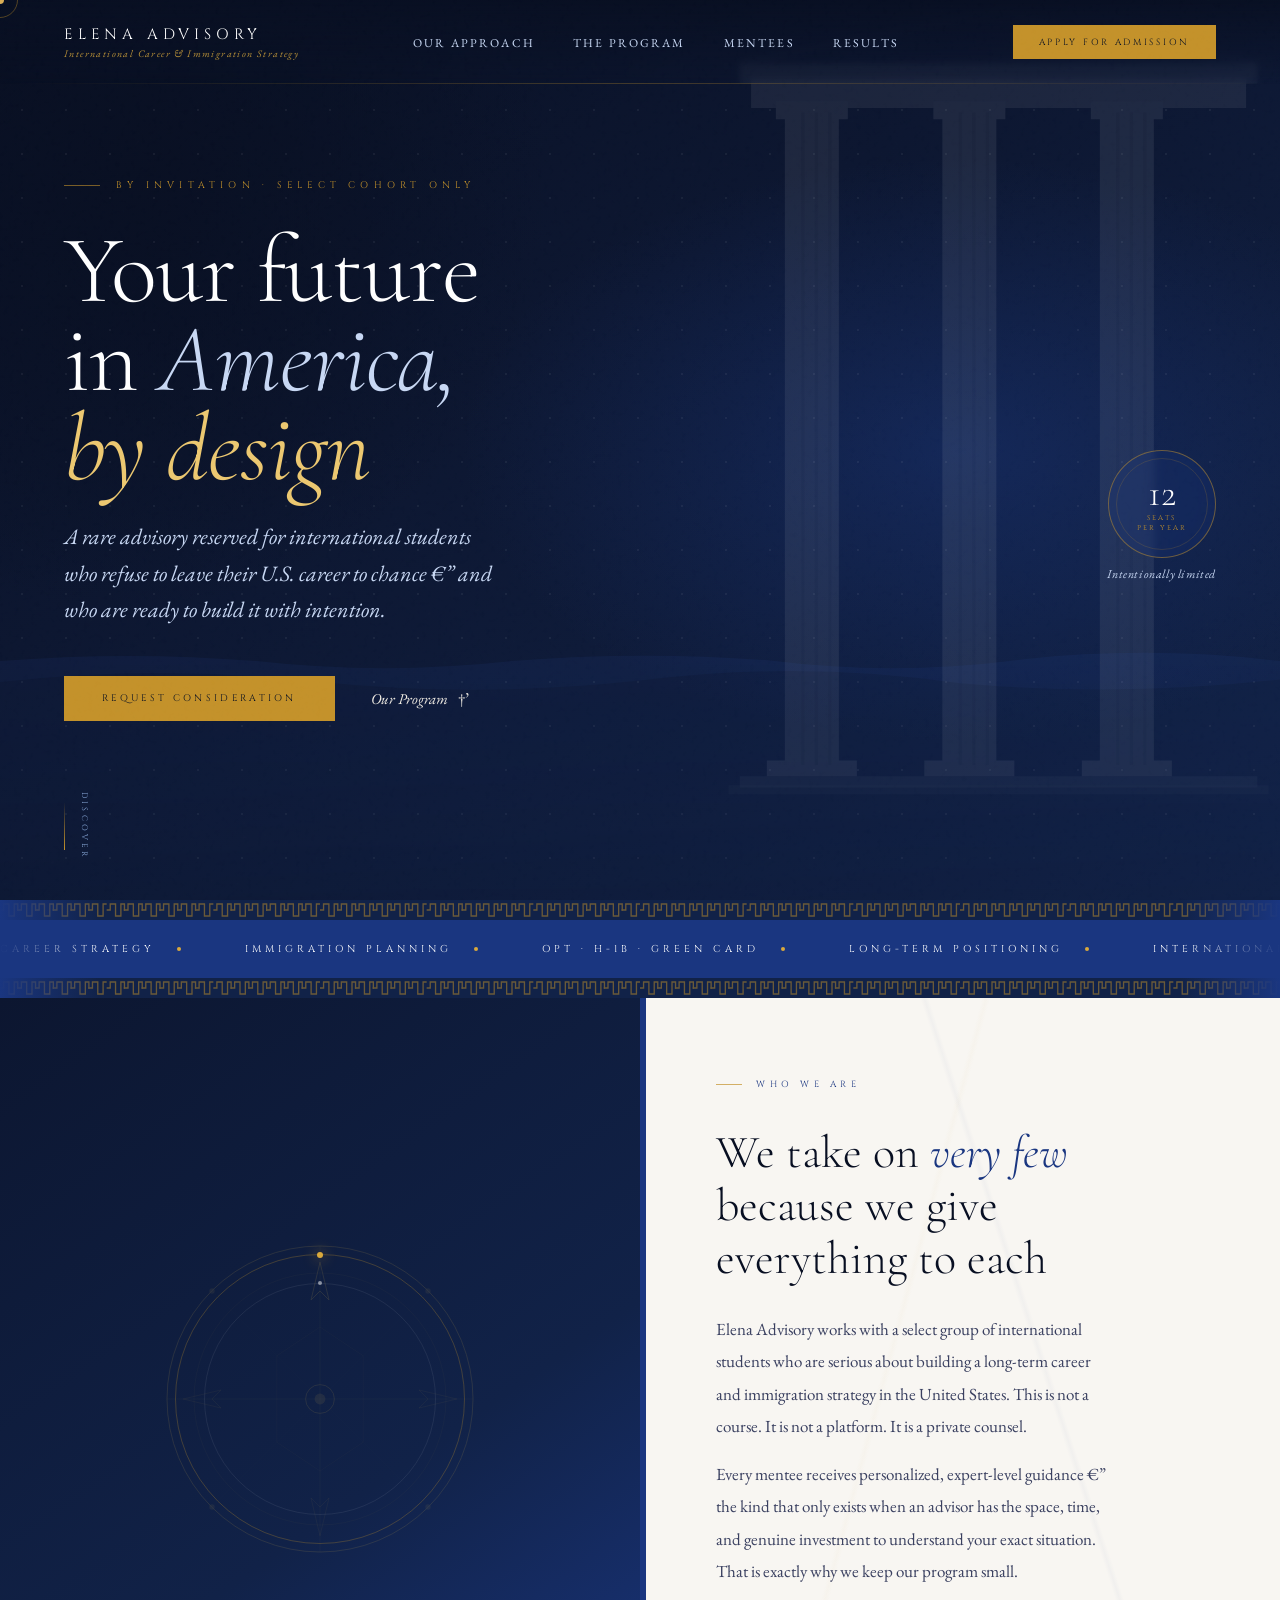
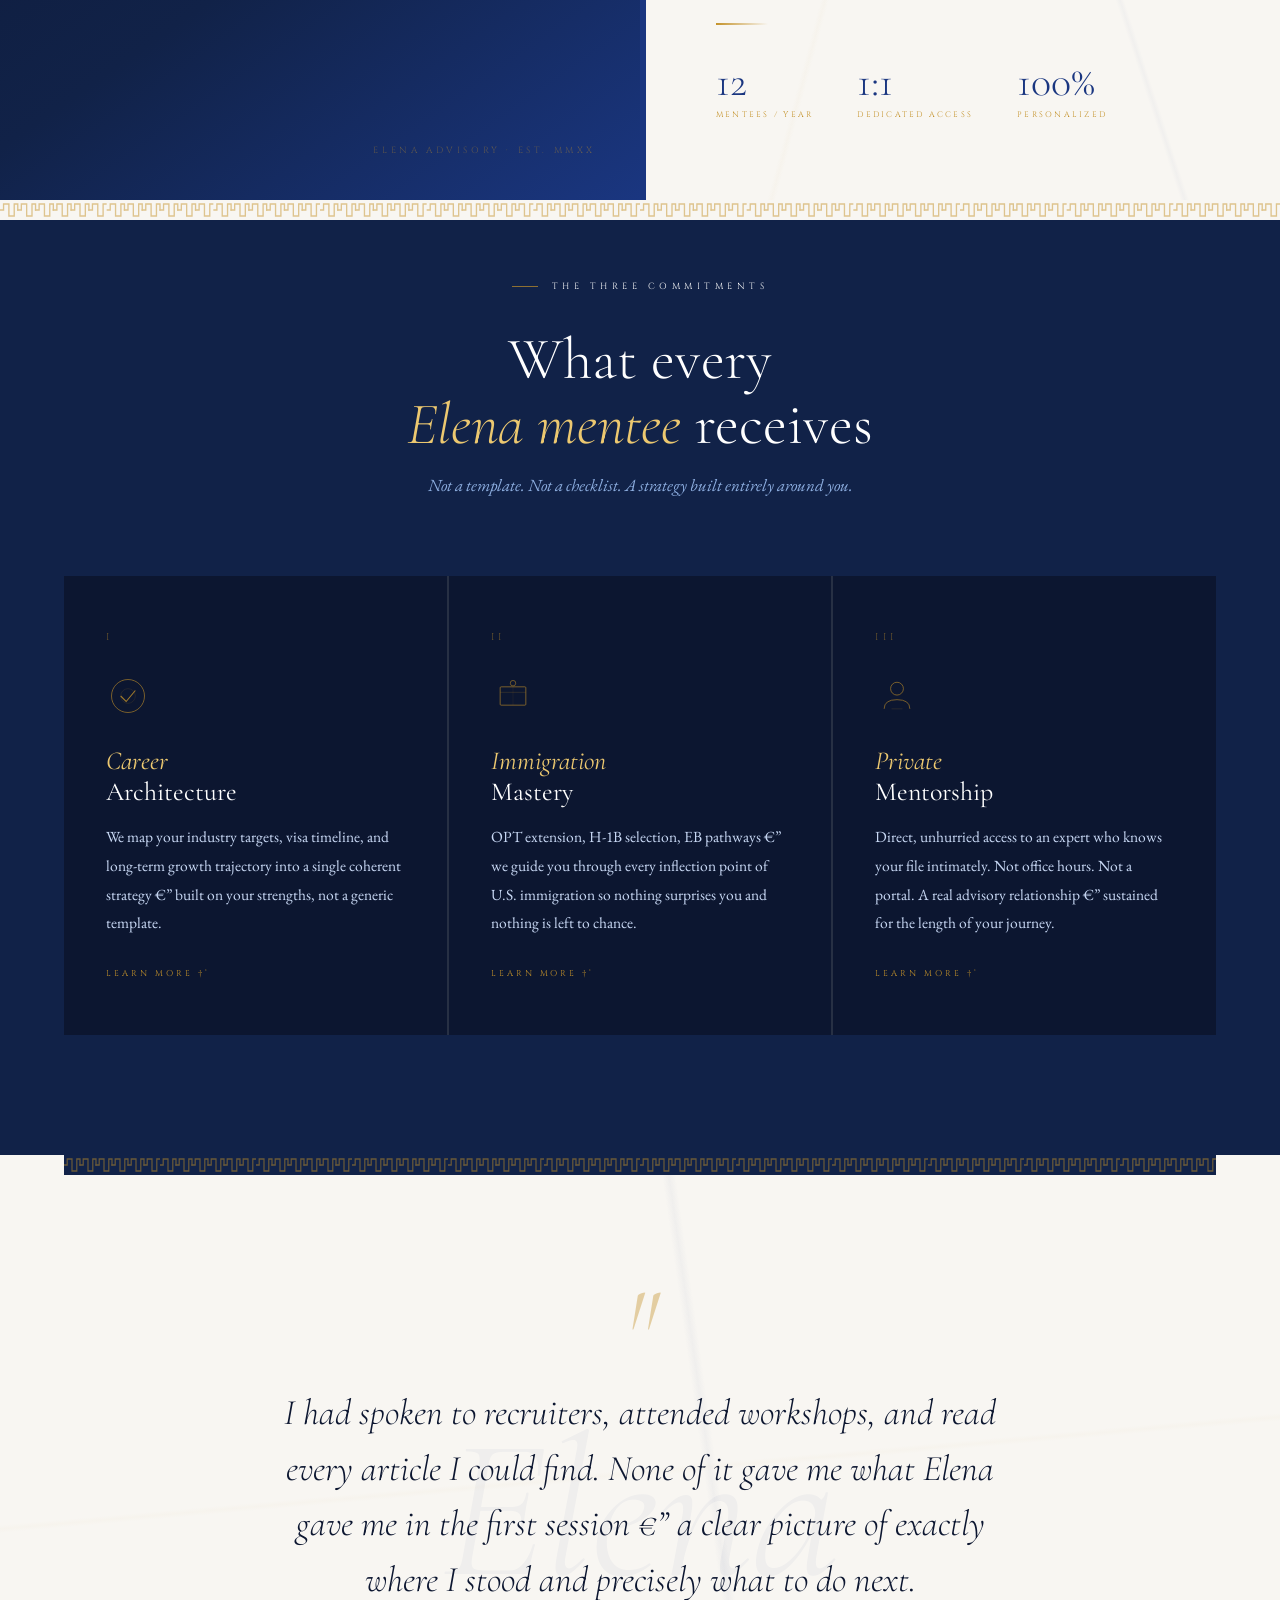
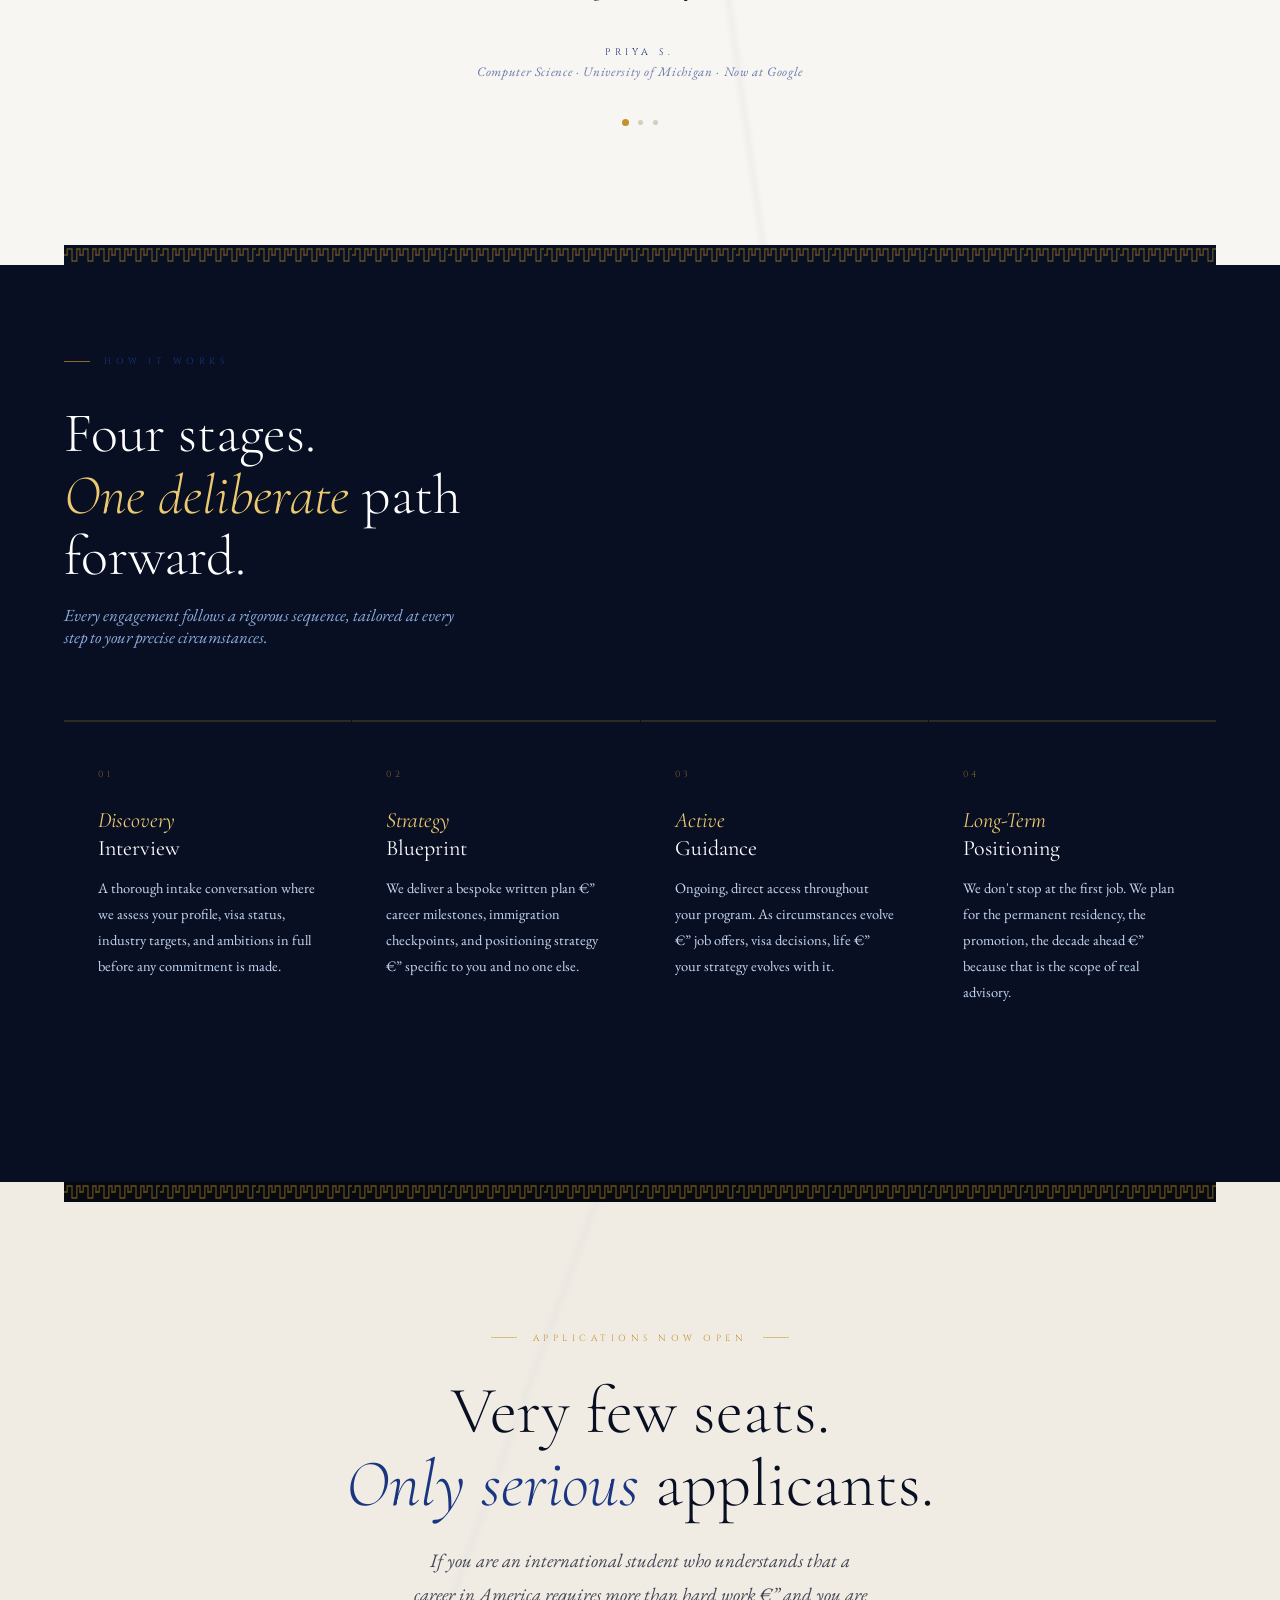
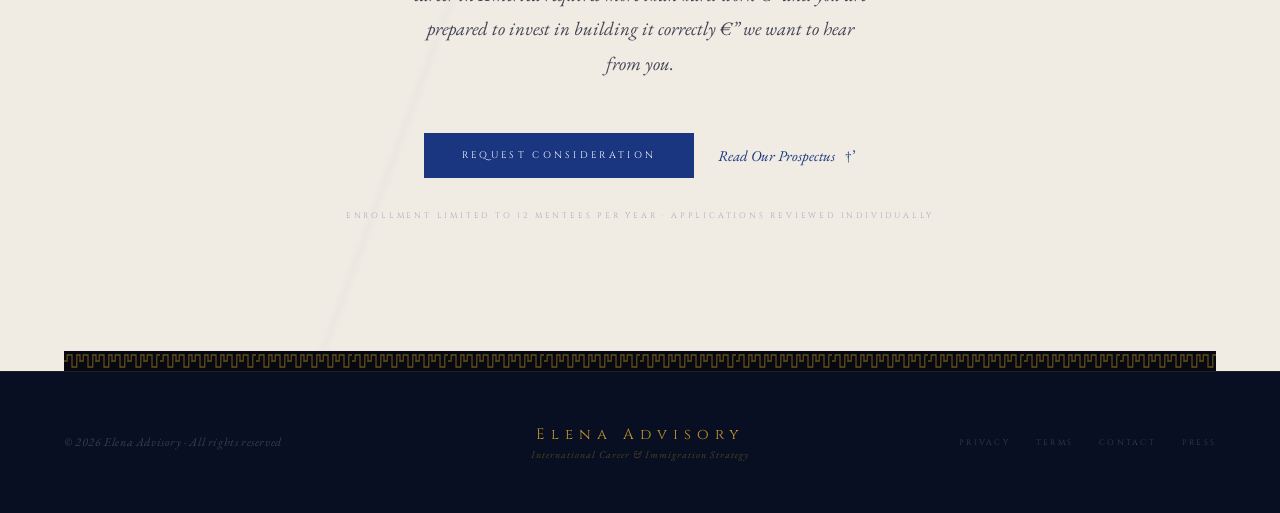
==== index.html @ 00a960b9 "Add files via upload" ====
﻿<!DOCTYPE html>
<html lang="en">

<head>
    <meta charset="UTF-8">
    <meta name="viewport" content="width=device-width, initial-scale=1.0">
    <meta name="description"
        content="Elena Advisory provides expert guidance for international students worldwide looking to study in the USA.">
    <title>Elena Advisory €” Your Future in America, By Design</title>

    <!-- Open Graph -->
    <meta property="og:title" content="Elena Advisory | Study in the USA">
    <meta property="og:description"
        content="Expert advisory services for international students looking to study in the USA.">
    <meta property="og:type" content="website">

    <!-- CSS -->
    <link rel="stylesheet" href="styles.css">

    <!-- Google Fonts -->
    <link rel="preconnect" href="https://fonts.googleapis.com">
    <link rel="preconnect" href="https://fonts.gstatic.com" crossorigin>
    <link href="https://fonts.googleapis.com/css2?family=Cormorant+Garamond:ital,wght@0,300;0,400;0,500;1,300;1,400&family=Cinzel:wght@400;500&family=EB+Garamond:ital,wght@0,400;1,400&display=swap" rel="stylesheet">

    <!-- Structured Data JSON-LD -->
    <script type="application/ld+json">
    {
      "@context": "https://schema.org",
      "@type": "EducationalOrganization",
      "name": "Elena Advisory",
      "description": "Advisory services to students from around the world planning to study in the USA.",
      "url": "https://elenaadvisory.example.com",
      "sameAs": []
    }
    </script>
</head>

<body>
<div class="cursor" id="cursor"></div>
<div class="cursor-ring" id="cursorRing"></div>

<!-- Reusable Greek key meander symbol -->
<svg style="display:none" xmlns="http://www.w3.org/2000/svg">
  <symbol id="mk" viewBox="0 0 120 20" preserveAspectRatio="xMidYMid slice">
    <g fill="none" stroke="#c4922a" stroke-width="1.5" opacity="0.5" stroke-linecap="square">
      <polyline points="0,10 4,10 4,4 10,4 10,16 16,16 16,4 20,4 20,10"/>
      <polyline points="20,10 24,10 24,4 30,4 30,16 36,16 36,4 40,4 40,10"/>
      <polyline points="40,10 44,10 44,4 50,4 50,16 56,16 56,4 60,4 60,10"/>
      <polyline points="60,10 64,10 64,4 70,4 70,16 76,16 76,4 80,4 80,10"/>
      <polyline points="80,10 84,10 84,4 90,4 90,16 96,16 96,4 100,4 100,10"/>
      <polyline points="100,10 104,10 104,4 110,4 110,16 116,16 116,4 120,4"/>
    </g>
  </symbol>
</svg>

<!-- NAV -->
<nav>
  <div class="nav-logo-wrap">
    <div class="nav-logo">Elena Advisory</div>
    <div class="nav-tagline">International Career & Immigration Strategy</div>
  </div>
  <ul class="nav-links">
    <li><a href="#">Our Approach</a></li>
    <li><a href="#">The Program</a></li>
    <li><a href="#">Mentees</a></li>
    <li><a href="#">Results</a></li>
  </ul>
  <a href="#" class="nav-cta">Apply for Admission</a>
</nav>

<!-- HERO -->
<section class="hero">
  <div class="hero-bg"></div>
  <div class="hero-dots"></div>

  <div class="hero-columns">
    <svg viewBox="0 0 500 800" preserveAspectRatio="xMidYMid meet" xmlns="http://www.w3.org/2000/svg" fill="none">
      <rect x="60" y="100" width="48" height="580" fill="white"/>
      <rect x="52" y="90" width="64" height="16" fill="white"/>
      <rect x="44" y="676" width="80" height="14" fill="white"/>
      <line x1="76" y1="100" x2="76" y2="680" stroke="#000" stroke-width="3" opacity="0.15"/>
      <line x1="88" y1="100" x2="88" y2="680" stroke="#000" stroke-width="3" opacity="0.15"/>
      <line x1="100" y1="100" x2="100" y2="680" stroke="#000" stroke-width="3" opacity="0.15"/>
      <rect x="200" y="100" width="48" height="580" fill="white"/>
      <rect x="192" y="90" width="64" height="16" fill="white"/>
      <rect x="184" y="676" width="80" height="14" fill="white"/>
      <line x1="216" y1="100" x2="216" y2="680" stroke="#000" stroke-width="3" opacity="0.15"/>
      <line x1="228" y1="100" x2="228" y2="680" stroke="#000" stroke-width="3" opacity="0.15"/>
      <line x1="240" y1="100" x2="240" y2="680" stroke="#000" stroke-width="3" opacity="0.15"/>
      <rect x="340" y="100" width="48" height="580" fill="white"/>
      <rect x="332" y="90" width="64" height="16" fill="white"/>
      <rect x="324" y="676" width="80" height="14" fill="white"/>
      <line x1="356" y1="100" x2="356" y2="680" stroke="#000" stroke-width="3" opacity="0.15"/>
      <line x1="368" y1="100" x2="368" y2="680" stroke="#000" stroke-width="3" opacity="0.15"/>
      <line x1="380" y1="100" x2="380" y2="680" stroke="#000" stroke-width="3" opacity="0.15"/>
      <rect x="30" y="70" width="440" height="26" fill="white" opacity="0.9"/>
      <rect x="20" y="56" width="460" height="18" fill="white" opacity="0.6"/>
      <polyline points="20,56 250,10 480,56" stroke="white" stroke-width="2" fill="none" opacity="0.4"/>
      <rect x="20" y="690" width="460" height="10" fill="white" opacity="0.5"/>
      <rect x="10" y="698" width="480" height="8" fill="white" opacity="0.3"/>
    </svg>
  </div>

  <div class="water-surface">
    <svg viewBox="0 0 800 200" preserveAspectRatio="none" xmlns="http://www.w3.org/2000/svg">
      <defs>
        <linearGradient id="wg" x1="0%" y1="0%" x2="0%" y2="100%">
          <stop offset="0%" stop-color="#3560cc" stop-opacity="0.55"/>
          <stop offset="100%" stop-color="#080f22" stop-opacity="0.9"/>
        </linearGradient>
      </defs>
      <path id="wave1" d="M0,20 Q80,10 160,20 Q240,30 320,20 Q400,10 480,20 Q560,30 640,20 Q720,10 800,20 L800,200 L0,200 Z" fill="url(#wg)"/>
      <path id="wave2" d="M0,35 Q100,22 200,35 Q300,48 400,33 Q500,20 600,35 Q700,48 800,33 L800,200 L0,200 Z" fill="#0c1630" opacity="0.55"/>
    </svg>
  </div>

  <div class="hero-content">
    <div class="hero-eyebrow">By Invitation · Select Cohort Only</div>
    <h1 class="hero-title">
      Your future<br>in <em>America,</em><br><span class="gold-word">by design</span>
    </h1>
    <p class="hero-subtitle">
      A rare advisory reserved for international students who refuse to leave their U.S. career to chance €” and who are ready to build it with intention.
    </p>
    <div class="hero-actions">
      <a href="#" class="btn-primary">Request Consideration</a>
      <a href="#" class="btn-ghost">Our Program <span>†’</span></a>
    </div>
  </div>

  <div class="seats-badge">
    <div class="seats-circle">
      <div class="seats-num">12</div>
      <div class="seats-label">Seats<br>Per Year</div>
    </div>
    <div class="seats-sub">Intentionally limited</div>
  </div>

  <div class="scroll-indicator">
    <div class="scroll-line"></div>
    <div class="scroll-text">Discover</div>
  </div>
</section>

<!-- MARQUEE with meander borders -->
<div class="manifesto-band">
  <div class="meander-strip" style="background:var(--blue-deep);">
    <svg viewBox="0 0 1440 20" preserveAspectRatio="none" xmlns="http://www.w3.org/2000/svg">
      <rect width="1440" height="20" fill="#112248"/>
      <use href="#mk" x="0" y="0" width="120" height="20"/>
      <use href="#mk" x="120" y="0" width="120" height="20"/>
      <use href="#mk" x="240" y="0" width="120" height="20"/>
      <use href="#mk" x="360" y="0" width="120" height="20"/>
      <use href="#mk" x="480" y="0" width="120" height="20"/>
      <use href="#mk" x="600" y="0" width="120" height="20"/>
      <use href="#mk" x="720" y="0" width="120" height="20"/>
      <use href="#mk" x="840" y="0" width="120" height="20"/>
      <use href="#mk" x="960" y="0" width="120" height="20"/>
      <use href="#mk" x="1080" y="0" width="120" height="20"/>
      <use href="#mk" x="1200" y="0" width="120" height="20"/>
      <use href="#mk" x="1320" y="0" width="120" height="20"/>
    </svg>
  </div>
  <div class="marquee-inner">
    <div class="manifesto-track">
      <div class="manifesto-item"><span>Career Strategy</span><div class="manifesto-dot"></div></div>
      <div class="manifesto-item"><span>Immigration Planning</span><div class="manifesto-dot"></div></div>
      <div class="manifesto-item"><span>OPT · H-1B · Green Card</span><div class="manifesto-dot"></div></div>
      <div class="manifesto-item"><span>Long-Term Positioning</span><div class="manifesto-dot"></div></div>
      <div class="manifesto-item"><span>International Talent</span><div class="manifesto-dot"></div></div>
      <div class="manifesto-item"><span>Select Mentorship</span><div class="manifesto-dot"></div></div>
      <div class="manifesto-item"><span>Expert Guidance</span><div class="manifesto-dot"></div></div>
      <div class="manifesto-item"><span>Personalized Counsel</span><div class="manifesto-dot"></div></div>
      <div class="manifesto-item"><span>Career Strategy</span><div class="manifesto-dot"></div></div>
      <div class="manifesto-item"><span>Immigration Planning</span><div class="manifesto-dot"></div></div>
      <div class="manifesto-item"><span>OPT · H-1B · Green Card</span><div class="manifesto-dot"></div></div>
      <div class="manifesto-item"><span>Long-Term Positioning</span><div class="manifesto-dot"></div></div>
      <div class="manifesto-item"><span>International Talent</span><div class="manifesto-dot"></div></div>
      <div class="manifesto-item"><span>Select Mentorship</span><div class="manifesto-dot"></div></div>
      <div class="manifesto-item"><span>Expert Guidance</span><div class="manifesto-dot"></div></div>
      <div class="manifesto-item"><span>Personalized Counsel</span><div class="manifesto-dot"></div></div>
    </div>
  </div>
  <div class="meander-strip" style="background:var(--blue-deep);">
    <svg viewBox="0 0 1440 20" preserveAspectRatio="none" xmlns="http://www.w3.org/2000/svg">
      <rect width="1440" height="20" fill="#112248"/>
      <use href="#mk" x="0" y="0" width="120" height="20"/><use href="#mk" x="120" y="0" width="120" height="20"/><use href="#mk" x="240" y="0" width="120" height="20"/><use href="#mk" x="360" y="0" width="120" height="20"/><use href="#mk" x="480" y="0" width="120" height="20"/><use href="#mk" x="600" y="0" width="120" height="20"/><use href="#mk" x="720" y="0" width="120" height="20"/><use href="#mk" x="840" y="0" width="120" height="20"/><use href="#mk" x="960" y="0" width="120" height="20"/><use href="#mk" x="1080" y="0" width="120" height="20"/><use href="#mk" x="1200" y="0" width="120" height="20"/><use href="#mk" x="1320" y="0" width="120" height="20"/>
    </svg>
  </div>
</div>

<!-- ABOUT -->
<section class="section-about">
  <div class="about-visual">
    <div class="crest-container">
      <svg viewBox="0 0 400 400" fill="none" xmlns="http://www.w3.org/2000/svg">
        <circle cx="200" cy="200" r="170" stroke="#c9a84c" stroke-width="0.8"/>
        <circle cx="200" cy="200" r="140" stroke="#c9a84c" stroke-width="0.4" opacity="0.5"/>
        <line x1="200" y1="30" x2="200" y2="370" stroke="#c9a84c" stroke-width="0.6" opacity="0.4"/>
        <line x1="30" y1="200" x2="370" y2="200" stroke="#c9a84c" stroke-width="0.6" opacity="0.4"/>
        <line x1="80" y1="80" x2="320" y2="320" stroke="#c9a84c" stroke-width="0.3" opacity="0.2"/>
        <line x1="320" y1="80" x2="80" y2="320" stroke="#c9a84c" stroke-width="0.3" opacity="0.2"/>
        <path d="M200,48 L210,90 L200,80 L190,90 Z" stroke="#c9a84c" stroke-width="0.8" fill="none"/>
        <path d="M200,352 L210,310 L200,320 L190,310 Z" stroke="#c9a84c" stroke-width="0.8" fill="none" opacity="0.4"/>
        <path d="M352,200 L310,210 L320,200 L310,190 Z" stroke="#c9a84c" stroke-width="0.8" fill="none" opacity="0.4"/>
        <path d="M48,200 L90,210 L80,200 L90,190 Z" stroke="#c9a84c" stroke-width="0.8" fill="none" opacity="0.4"/>
        <polygon points="200,120 248,152 248,248 200,280 152,248 152,152" stroke="#c9a84c" stroke-width="0.5" opacity="0.3"/>
        <circle cx="200" cy="200" r="16" stroke="#c9a84c" stroke-width="1" opacity="0.7"/>
        <circle cx="200" cy="200" r="6" fill="#c9a84c" opacity="0.5"/>
        <circle cx="320" cy="80" r="3" fill="#c9a84c" opacity="0.4"/>
        <circle cx="80" cy="80" r="3" fill="#c9a84c" opacity="0.4"/>
        <circle cx="320" cy="320" r="3" fill="#c9a84c" opacity="0.4"/>
        <circle cx="80" cy="320" r="3" fill="#c9a84c" opacity="0.4"/>
      </svg>
    </div>
    <div class="orb-container"><div class="orb"><div class="orb-inner"></div></div></div>
    <div class="visual-badge">ELENA ADVISORY · EST. MMXX</div>
  </div>
  <div class="about-content">
    <div class="section-label reveal">Who We Are</div>
    <h2 class="about-heading reveal reveal-delay-1">We take on <em>very few</em><br>because we give<br>everything to each</h2>
    <p class="about-text reveal reveal-delay-2">Elena Advisory works with a select group of international students who are serious about building a long-term career and immigration strategy in the United States. This is not a course. It is not a platform. It is a private counsel.</p>
    <p class="about-text reveal reveal-delay-3">Every mentee receives personalized, expert-level guidance €” the kind that only exists when an advisor has the space, time, and genuine investment to understand your exact situation. That is exactly why we keep our program small.</p>
    <div class="about-divider reveal reveal-delay-3"></div>
    <div class="about-stats reveal reveal-delay-4">
      <div><div class="stat-num">12</div><div class="stat-label">Mentees / Year</div></div>
      <div><div class="stat-num">1:1</div><div class="stat-label">Dedicated Access</div></div>
      <div><div class="stat-num">100%</div><div class="stat-label">Personalized</div></div>
    </div>
  </div>
</section>

<!-- PILLARS (blue) with meander top -->
<section class="section-pillars">
  <div class="meander-strip" style="position:absolute;top:0;left:0;right:0;background:var(--white-marble);">
    <svg viewBox="0 0 1440 20" preserveAspectRatio="none" xmlns="http://www.w3.org/2000/svg">
      <rect width="1440" height="20" fill="#f8f6f2"/>
      <use href="#mk" x="0" y="0" width="120" height="20"/><use href="#mk" x="120" y="0" width="120" height="20"/><use href="#mk" x="240" y="0" width="120" height="20"/><use href="#mk" x="360" y="0" width="120" height="20"/><use href="#mk" x="480" y="0" width="120" height="20"/><use href="#mk" x="600" y="0" width="120" height="20"/><use href="#mk" x="720" y="0" width="120" height="20"/><use href="#mk" x="840" y="0" width="120" height="20"/><use href="#mk" x="960" y="0" width="120" height="20"/><use href="#mk" x="1080" y="0" width="120" height="20"/><use href="#mk" x="1200" y="0" width="120" height="20"/><use href="#mk" x="1320" y="0" width="120" height="20"/>
    </svg>
  </div>
  <div class="pillars-header reveal">
    <div class="section-label" style="justify-content:center;color:var(--white-pure);">The Three Commitments</div>
    <h2 class="pillars-heading">What every<br><em>Elena mentee</em> receives</h2>
    <p class="pillars-sub">Not a template. Not a checklist. A strategy built entirely around you.</p>
  </div>
  <div class="pillars-grid">
    <div class="pillar reveal">
      <div class="pillar-num">I</div>
      <svg class="pillar-icon" viewBox="0 0 48 48" fill="none"><circle cx="24" cy="24" r="18" stroke="#c4922a" stroke-width="0.8"/><path d="M16,24 L22,30 L32,18" stroke="#c4922a" stroke-width="1.2"/><circle cx="24" cy="24" r="8" stroke="#c4922a" stroke-width="0.4" opacity="0.4"/></svg>
      <h3 class="pillar-title"><em>Career</em><br>Architecture</h3>
      <p class="pillar-text">We map your industry targets, visa timeline, and long-term growth trajectory into a single coherent strategy €” built on your strengths, not a generic template.</p>
      <a href="#" class="pillar-link">Learn More †’</a>
      <div class="pillar-line"></div>
    </div>
    <div class="pillar reveal reveal-delay-2">
      <div class="pillar-num">II</div>
      <svg class="pillar-icon" viewBox="0 0 48 48" fill="none"><rect x="10" y="14" width="28" height="20" rx="1" stroke="#c4922a" stroke-width="0.8"/><line x1="10" y1="20" x2="38" y2="20" stroke="#c4922a" stroke-width="0.5" opacity="0.5"/><line x1="24" y1="14" x2="24" y2="34" stroke="#c4922a" stroke-width="0.4" opacity="0.3"/><circle cx="24" cy="10" r="3" stroke="#c4922a" stroke-width="0.7"/></svg>
      <h3 class="pillar-title"><em>Immigration</em><br>Mastery</h3>
      <p class="pillar-text">OPT extension, H-1B selection, EB pathways €” we guide you through every inflection point of U.S. immigration so nothing surprises you and nothing is left to chance.</p>
      <a href="#" class="pillar-link">Learn More †’</a>
      <div class="pillar-line"></div>
    </div>
    <div class="pillar reveal reveal-delay-4">
      <div class="pillar-num">III</div>
      <svg class="pillar-icon" viewBox="0 0 48 48" fill="none"><circle cx="24" cy="16" r="7" stroke="#c4922a" stroke-width="0.8"/><path d="M10,38 Q10,28 24,28 Q38,28 38,38" stroke="#c4922a" stroke-width="0.8" fill="none"/><line x1="18" y1="38" x2="30" y2="38" stroke="#c4922a" stroke-width="0.5" opacity="0.4"/></svg>
      <h3 class="pillar-title"><em>Private</em><br>Mentorship</h3>
      <p class="pillar-text">Direct, unhurried access to an expert who knows your file intimately. Not office hours. Not a portal. A real advisory relationship €” sustained for the length of your journey.</p>
      <a href="#" class="pillar-link">Learn More †’</a>
      <div class="pillar-line"></div>
    </div>
  </div>
</section>

<!-- TESTIMONIALS (white marble) with meander borders -->
<section class="section-testimonial">
  <div class="meander-strip" style="background:var(--blue-deep);width:100%;">
    <svg viewBox="0 0 1440 20" preserveAspectRatio="none" xmlns="http://www.w3.org/2000/svg">
      <rect width="1440" height="20" fill="#112248"/>
      <use href="#mk" x="0" y="0" width="120" height="20"/><use href="#mk" x="120" y="0" width="120" height="20"/><use href="#mk" x="240" y="0" width="120" height="20"/><use href="#mk" x="360" y="0" width="120" height="20"/><use href="#mk" x="480" y="0" width="120" height="20"/><use href="#mk" x="600" y="0" width="120" height="20"/><use href="#mk" x="720" y="0" width="120" height="20"/><use href="#mk" x="840" y="0" width="120" height="20"/><use href="#mk" x="960" y="0" width="120" height="20"/><use href="#mk" x="1080" y="0" width="120" height="20"/><use href="#mk" x="1200" y="0" width="120" height="20"/><use href="#mk" x="1320" y="0" width="120" height="20"/>
    </svg>
  </div>
  <div class="testimonial-bg-text">Elena</div>
  <div class="testimonial-inner">
    <div class="testimonial-content">
      <span class="quote-mark">"</span>
      <p class="testimonial-text" id="testimonialText">I had spoken to recruiters, attended workshops, and read every article I could find. None of it gave me what Elena gave me in the first session €” a clear picture of exactly where I stood and precisely what to do next.</p>
      <div class="testimonial-author" id="testimonialAuthor">Priya S.</div>
      <div class="testimonial-origin" id="testimonialOrigin">Computer Science · University of Michigan · Now at Google</div>
      <div class="testimonial-dots">
        <div class="t-dot active" data-idx="0"></div>
        <div class="t-dot" data-idx="1"></div>
        <div class="t-dot" data-idx="2"></div>
      </div>
    </div>
  </div>
  <div class="meander-strip" style="background:var(--blue-ink);width:100%;">
    <svg viewBox="0 0 1440 20" preserveAspectRatio="none" xmlns="http://www.w3.org/2000/svg">
      <rect width="1440" height="20" fill="#080f22"/>
      <use href="#mk" x="0" y="0" width="120" height="20"/><use href="#mk" x="120" y="0" width="120" height="20"/><use href="#mk" x="240" y="0" width="120" height="20"/><use href="#mk" x="360" y="0" width="120" height="20"/><use href="#mk" x="480" y="0" width="120" height="20"/><use href="#mk" x="600" y="0" width="120" height="20"/><use href="#mk" x="720" y="0" width="120" height="20"/><use href="#mk" x="840" y="0" width="120" height="20"/><use href="#mk" x="960" y="0" width="120" height="20"/><use href="#mk" x="1080" y="0" width="120" height="20"/><use href="#mk" x="1200" y="0" width="120" height="20"/><use href="#mk" x="1320" y="0" width="120" height="20"/>
    </svg>
  </div>
</section>

<!-- PROCESS (dark blue) -->
<section class="section-process">
  <div class="process-header reveal">
    <div class="section-label">How It Works</div>
    <h2 class="process-heading">Four stages.<br><em>One deliberate</em> path forward.</h2>
    <p class="process-sub">Every engagement follows a rigorous sequence, tailored at every step to your precise circumstances.</p>
  </div>
  <div class="process-steps">
    <div class="process-step reveal"><div class="step-num">01</div><h3 class="step-title"><em>Discovery</em><br>Interview</h3><p class="step-text">A thorough intake conversation where we assess your profile, visa status, industry targets, and ambitions in full before any commitment is made.</p></div>
    <div class="process-step reveal reveal-delay-1"><div class="step-num">02</div><h3 class="step-title"><em>Strategy</em><br>Blueprint</h3><p class="step-text">We deliver a bespoke written plan €” career milestones, immigration checkpoints, and positioning strategy €” specific to you and no one else.</p></div>
    <div class="process-step reveal reveal-delay-2"><div class="step-num">03</div><h3 class="step-title"><em>Active</em><br>Guidance</h3><p class="step-text">Ongoing, direct access throughout your program. As circumstances evolve €” job offers, visa decisions, life €” your strategy evolves with it.</p></div>
    <div class="process-step reveal reveal-delay-3"><div class="step-num">04</div><h3 class="step-title"><em>Long-Term</em><br>Positioning</h3><p class="step-text">We don't stop at the first job. We plan for the permanent residency, the promotion, the decade ahead €” because that is the scope of real advisory.</p></div>
  </div>
</section>

<!-- CTA (white marble) -->
<section class="section-cta">
  <div class="meander-strip" style="background:var(--blue-ink);width:100%;">
    <svg viewBox="0 0 1440 20" preserveAspectRatio="none" xmlns="http://www.w3.org/2000/svg">
      <rect width="1440" height="20" fill="#06090f"/>
      <use href="#mk" x="0" y="0" width="120" height="20"/><use href="#mk" x="120" y="0" width="120" height="20"/><use href="#mk" x="240" y="0" width="120" height="20"/><use href="#mk" x="360" y="0" width="120" height="20"/><use href="#mk" x="480" y="0" width="120" height="20"/><use href="#mk" x="600" y="0" width="120" height="20"/><use href="#mk" x="720" y="0" width="120" height="20"/><use href="#mk" x="840" y="0" width="120" height="20"/><use href="#mk" x="960" y="0" width="120" height="20"/><use href="#mk" x="1080" y="0" width="120" height="20"/><use href="#mk" x="1200" y="0" width="120" height="20"/><use href="#mk" x="1320" y="0" width="120" height="20"/>
    </svg>
  </div>
  <div class="cta-inner">
    <div class="cta-eyebrow reveal">Applications Now Open</div>
    <h2 class="cta-heading reveal">Very few seats.<br><em>Only serious</em> applicants.</h2>
    <p class="cta-text reveal reveal-delay-1">If you are an international student who understands that a career in America requires more than hard work €” and you are prepared to invest in building it correctly €” we want to hear from you.</p>
    <div class="cta-actions reveal reveal-delay-2">
      <a href="#" class="btn-dark">Request Consideration</a>
      <a href="#" class="btn-ghost-dark">Read Our Prospectus <span>†’</span></a>
    </div>
    <div class="cta-note reveal reveal-delay-3">Enrollment limited to 12 mentees per year · Applications reviewed individually</div>
  </div>
  <div class="meander-strip" style="background:var(--ink);width:100%;">
    <svg viewBox="0 0 1440 20" preserveAspectRatio="none" xmlns="http://www.w3.org/2000/svg">
      <rect width="1440" height="20" fill="#06090f"/>
      <use href="#mk" x="0" y="0" width="120" height="20"/><use href="#mk" x="120" y="0" width="120" height="20"/><use href="#mk" x="240" y="0" width="120" height="20"/><use href="#mk" x="360" y="0" width="120" height="20"/><use href="#mk" x="480" y="0" width="120" height="20"/><use href="#mk" x="600" y="0" width="120" height="20"/><use href="#mk" x="720" y="0" width="120" height="20"/><use href="#mk" x="840" y="0" width="120" height="20"/><use href="#mk" x="960" y="0" width="120" height="20"/><use href="#mk" x="1080" y="0" width="120" height="20"/><use href="#mk" x="1200" y="0" width="120" height="20"/><use href="#mk" x="1320" y="0" width="120" height="20"/>
    </svg>
  </div>
</section>

<!-- FOOTER -->
<footer>
  <div class="footer-left">© 2026 Elena Advisory · All rights reserved</div>
  <div class="footer-logo-wrap">
    <div class="footer-logo">Elena Advisory</div>
    <div class="footer-logo-sub">International Career & Immigration Strategy</div>
  </div>
  <div class="footer-right">
    <a href="#">Privacy</a><a href="#">Terms</a><a href="#">Contact</a><a href="#">Press</a>
  </div>
</footer>

    <!-- JavaScript -->
    <script src="script.js" defer></script>
</body>
</html>
---- styles.css ----
﻿  *,
  *::before,
  *::after {
    box-sizing: border-box;
    margin: 0;
    padding: 0;
  }

  :root {
    --blue-ink: #080f22;
    --blue-night: #0c1630;
    --blue-deep: #112248;
    --blue-royal: #1a3680;
    --blue-mid: #2248a8;
    --blue-pale: #8daee0;
    --blue-mist: #c8d8f4;
    --white-pure: #ffffff;
    --white-marble: #f8f6f2;
    --white-warm: #f0ece4;
    --white-veined: #e8e2d8;
    --white-stone: #d4ccbc;
    --gold: #c4922a;
    --gold-bright: #daa93c;
    --gold-pale: #ecc870;
    --ink: #06090f;
  }

  html {
    scroll-behavior: smooth;
  }

  body {
    background: var(--blue-ink);
    color: var(--white-warm);
    font-family: 'Cormorant Garamond', serif;
    font-weight: 300;
    overflow-x: hidden;
    cursor: none;
  }

  .cursor {
    position: fixed;
    width: 8px;
    height: 8px;
    background: var(--gold-bright);
    border-radius: 50%;
    pointer-events: none;
    z-index: 9999;
    transform: translate(-50%, -50%);
    transition: width .3s, height .3s;
    mix-blend-mode: screen;
  }

  .cursor-ring {
    position: fixed;
    width: 36px;
    height: 36px;
    border: 1px solid rgba(196, 146, 42, .4);
    border-radius: 50%;
    pointer-events: none;
    z-index: 9998;
    transform: translate(-50%, -50%);
    transition: left .08s ease-out, top .08s ease-out, width .3s, height .3s;
  }

  body::before {
    content: '';
    position: fixed;
    inset: 0;
    background-image: url("data:image/svg+xml,%3Csvg viewBox='0 0 200 200' xmlns='http://www.w3.org/2000/svg'%3E%3Cfilter id='n'%3E%3CfeTurbulence type='fractalNoise' baseFrequency='0.85' numOctaves='4' stitchTiles='stitch'/%3E%3C/filter%3E%3Crect width='100%25' height='100%25' filter='url(%23n)' opacity='0.03'/%3E%3C/svg%3E");
    pointer-events: none;
    z-index: 100;
    opacity: .5;
  }

  /* NAV */
  nav {
    position: fixed;
    top: 0;
    left: 0;
    right: 0;
    z-index: 50;
    display: flex;
    align-items: center;
    justify-content: space-between;
    padding: 24px 64px;
    background: linear-gradient(180deg, rgba(8, 15, 34, .96) 0%, transparent 100%);
    backdrop-filter: blur(3px);
  }

  nav::after {
    content: '';
    position: absolute;
    bottom: 0;
    left: 0;
    right: 0;
    height: 1px;
    background: linear-gradient(90deg, transparent, rgba(196, 146, 42, .3), transparent);
  }

  .nav-logo-wrap {
    display: flex;
    flex-direction: column;
    gap: 2px;
    opacity: 0;
    animation: fadeUp 1.2s ease forwards .2s;
  }

  .nav-logo {
    font-family: 'Cinzel', serif;
    font-size: 15px;
    letter-spacing: .32em;
    color: var(--white-pure);
    text-transform: uppercase;
  }

  .nav-tagline {
    font-family: 'EB Garamond', serif;
    font-style: italic;
    font-size: 10px;
    letter-spacing: .14em;
    color: var(--gold-bright);
    opacity: .85;
  }

  .nav-links {
    display: flex;
    gap: 38px;
    list-style: none;
    opacity: 0;
    animation: fadeUp 1.2s ease forwards .4s;
  }

  .nav-links a {
    font-family: 'EB Garamond', serif;
    font-size: 12px;
    letter-spacing: .18em;
    color: var(--blue-mist);
    text-decoration: none;
    text-transform: uppercase;
    transition: color .4s;
    position: relative;
  }

  .nav-links a::after {
    content: '';
    position: absolute;
    bottom: -3px;
    left: 0;
    right: 0;
    height: 1px;
    background: var(--gold);
    transform: scaleX(0);
    transform-origin: left;
    transition: transform .4s ease;
  }

  .nav-links a:hover {
    color: var(--gold-pale);
  }

  .nav-links a:hover::after {
    transform: scaleX(1);
  }

  .nav-cta {
    font-family: 'Cinzel', serif;
    font-size: 9px;
    letter-spacing: .3em;
    color: var(--blue-ink);
    background: var(--gold);
    padding: 11px 26px;
    text-decoration: none;
    text-transform: uppercase;
    transition: background .4s;
    opacity: 0;
    animation: fadeUp 1.2s ease forwards .6s;
  }

  .nav-cta:hover {
    background: var(--gold-bright);
  }

  /* HERO */
  .hero {
    position: relative;
    height: 100vh;
    display: flex;
    align-items: center;
    overflow: hidden;
  }

  .hero-bg {
    position: absolute;
    inset: 0;
    background:
      radial-gradient(ellipse 60% 50% at 75% 50%, rgba(34, 72, 168, .28) 0%, transparent 65%),
      radial-gradient(ellipse 55% 80% at 10% 20%, rgba(8, 15, 34, .95) 0%, transparent 60%),
      linear-gradient(150deg, var(--blue-ink) 0%, var(--blue-night) 40%, var(--blue-deep) 100%);
  }

  .hero-dots {
    position: absolute;
    inset: 0;
    pointer-events: none;
    background-image: radial-gradient(circle, rgba(255, 255, 255, .055) 1px, transparent 1px);
    background-size: 44px 44px;
  }

  .water-surface {
    position: absolute;
    bottom: 0;
    left: 0;
    right: 0;
    height: 30vh;
    overflow: hidden;
  }

  .water-surface svg {
    width: 100%;
    height: 100%;
    opacity: .14;
  }

  /* Column silhouettes right side */
  .hero-columns {
    position: absolute;
    right: 0;
    top: 0;
    bottom: 0;
    width: 44%;
    pointer-events: none;
  }

  .hero-columns svg {
    width: 100%;
    height: 100%;
    opacity: .07;
  }

  .hero-content {
    position: relative;
    z-index: 10;
    padding: 0 64px;
    max-width: 680px;
  }

  .hero-eyebrow {
    font-family: 'Cinzel', serif;
    font-size: 9.5px;
    letter-spacing: .55em;
    color: var(--gold);
    text-transform: uppercase;
    display: flex;
    align-items: center;
    gap: 16px;
    margin-bottom: 34px;
    opacity: 0;
    animation: fadeUp 1.4s ease forwards .8s;
  }

  .hero-eyebrow::before {
    content: '';
    width: 36px;
    height: 1px;
    background: var(--gold);
    opacity: .6;
  }

  .hero-title {
    font-family: 'Cormorant Garamond', serif;
    font-size: clamp(58px, 7.5vw, 100px);
    font-weight: 300;
    line-height: .93;
    letter-spacing: -.01em;
    color: var(--white-pure);
    margin-bottom: 10px;
    opacity: 0;
    animation: fadeUp 1.4s ease forwards 1s;
  }

  .hero-title em {
    font-style: italic;
    color: var(--blue-mist);
    font-weight: 300;
  }

  .hero-title .gold-word {
    color: var(--gold-pale);
    font-style: italic;
  }

  .hero-subtitle {
    font-family: 'EB Garamond', serif;
    font-style: italic;
    font-size: clamp(17px, 2vw, 22px);
    color: var(--blue-mist);
    line-height: 1.65;
    max-width: 440px;
    margin: 26px 0 48px;
    opacity: 0;
    animation: fadeUp 1.4s ease forwards 1.2s;
  }

  .hero-actions {
    display: flex;
    align-items: center;
    gap: 36px;
    opacity: 0;
    animation: fadeUp 1.4s ease forwards 1.4s;
  }

  .btn-primary {
    font-family: 'Cinzel', serif;
    font-size: 9.5px;
    letter-spacing: .35em;
    text-transform: uppercase;
    color: var(--blue-ink);
    background: var(--gold);
    padding: 16px 38px;
    text-decoration: none;
    position: relative;
    overflow: hidden;
    transition: color .4s;
  }

  .btn-primary::after {
    content: '';
    position: absolute;
    inset: 0;
    background: var(--white-pure);
    transform: scaleX(0);
    transform-origin: left;
    transition: transform .4s ease;
    z-index: -1;
  }

  .btn-primary:hover {
    color: var(--blue-royal);
  }

  .btn-primary:hover::after {
    transform: scaleX(1);
  }

  .btn-ghost {
    font-family: 'EB Garamond', serif;
    font-style: italic;
    font-size: 15px;
    color: var(--white-warm);
    text-decoration: none;
    display: flex;
    align-items: center;
    gap: 10px;
    transition: color .4s, gap .4s;
  }

  .btn-ghost:hover {
    color: var(--gold-pale);
    gap: 16px;
  }

  .btn-ghost span {
    font-style: normal;
    font-size: 17px;
  }

  .seats-badge {
    position: absolute;
    right: 64px;
    top: 50%;
    transform: translateY(-50%);
    display: flex;
    flex-direction: column;
    align-items: center;
    gap: 8px;
    opacity: 0;
    animation: fadeUp 1.4s ease forwards 1.8s;
  }

  .seats-circle {
    width: 108px;
    height: 108px;
    border-radius: 50%;
    border: 1px solid rgba(196, 146, 42, .5);
    display: flex;
    flex-direction: column;
    align-items: center;
    justify-content: center;
    gap: 2px;
    position: relative;
    background: rgba(26, 54, 128, .25);
    backdrop-filter: blur(4px);
  }

  .seats-circle::before {
    content: '';
    position: absolute;
    inset: 7px;
    border-radius: 50%;
    border: 1px solid rgba(196, 146, 42, .18);
  }

  .seats-num {
    font-family: 'Cormorant Garamond', serif;
    font-size: 38px;
    font-weight: 300;
    color: var(--white-pure);
    line-height: 1;
  }

  .seats-label {
    font-family: 'Cinzel', serif;
    font-size: 7px;
    letter-spacing: .28em;
    color: var(--gold);
    text-transform: uppercase;
    text-align: center;
    line-height: 1.4;
  }

  .seats-sub {
    font-family: 'EB Garamond', serif;
    font-style: italic;
    font-size: 12px;
    color: var(--blue-mist);
    letter-spacing: .05em;
  }

  .scroll-indicator {
    position: absolute;
    bottom: 40px;
    left: 64px;
    display: flex;
    align-items: center;
    gap: 14px;
    opacity: 0;
    animation: fadeUp 1.4s ease forwards 2s;
  }

  .scroll-line {
    width: 1px;
    height: 48px;
    background: linear-gradient(180deg, transparent, var(--gold));
    animation: scrollPulse 2s ease-in-out infinite;
  }

  .scroll-text {
    font-family: 'Cinzel', serif;
    font-size: 8px;
    letter-spacing: .4em;
    color: var(--blue-pale);
    text-transform: uppercase;
    writing-mode: vertical-rl;
  }

  /* MEANDER border strips */
  .meander-strip {
    width: 100%;
    height: 20px;
    display: block;
    position: relative;
    overflow: hidden;
    flex-shrink: 0;
  }

  .meander-strip svg {
    width: 100%;
    height: 100%;
    display: block;
  }

  /* MARQUEE */
  .manifesto-band {
    background: var(--blue-royal);
    position: relative;
    overflow: hidden;
  }

  .manifesto-band::before,
  .manifesto-band::after {
    content: '';
    position: absolute;
    top: 0;
    bottom: 0;
    width: 100px;
    z-index: 2;
  }

  .manifesto-band::before {
    left: 0;
    background: linear-gradient(90deg, var(--blue-royal), transparent);
  }

  .manifesto-band::after {
    right: 0;
    background: linear-gradient(270deg, var(--blue-royal), transparent);
  }

  .marquee-inner {
    padding: 22px 0;
  }

  .manifesto-track {
    display: flex;
    gap: 64px;
    white-space: nowrap;
    animation: scroll-left 38s linear infinite;
  }

  .manifesto-item {
    display: flex;
    align-items: center;
    gap: 22px;
    flex-shrink: 0;
  }

  .manifesto-item span {
    font-family: 'Cinzel', serif;
    font-size: 10px;
    letter-spacing: .4em;
    color: var(--white-pure);
    text-transform: uppercase;
  }

  .manifesto-dot {
    width: 4px;
    height: 4px;
    background: var(--gold-bright);
    border-radius: 50%;
    flex-shrink: 0;
  }

  /* ABOUT */
  .section-about {
    display: grid;
    grid-template-columns: 1fr 1fr;
    min-height: 88vh;
  }

  .about-visual {
    position: relative;
    overflow: hidden;
    background: linear-gradient(145deg, var(--blue-night) 0%, var(--blue-deep) 60%, var(--blue-royal) 100%);
  }

  .crest-container {
    position: absolute;
    inset: 0;
    display: flex;
    align-items: center;
    justify-content: center;
  }

  .crest-container svg {
    width: 70%;
    max-width: 360px;
    opacity: .2;
  }

  .orb-container {
    position: absolute;
    inset: 0;
    display: flex;
    align-items: center;
    justify-content: center;
  }

  .orb {
    width: 290px;
    height: 290px;
    border-radius: 50%;
    border: 1px solid rgba(196, 146, 42, .28);
    position: relative;
    animation: slowRotate 70s linear infinite;
  }

  .orb::before {
    content: '';
    position: absolute;
    top: -3px;
    left: 50%;
    transform: translateX(-50%);
    width: 6px;
    height: 6px;
    background: var(--gold-bright);
    border-radius: 50%;
    box-shadow: 0 0 14px var(--gold);
  }

  .orb-inner {
    position: absolute;
    inset: 28px;
    border-radius: 50%;
    border: 1px solid rgba(255, 255, 255, .07);
    animation: slowRotate 35s linear infinite reverse;
  }

  .orb-inner::before {
    content: '';
    position: absolute;
    top: -3px;
    left: 50%;
    transform: translateX(-50%);
    width: 4px;
    height: 4px;
    background: var(--white-pure);
    border-radius: 50%;
    opacity: .5;
  }

  .visual-badge {
    position: absolute;
    bottom: 44px;
    right: 44px;
    text-align: right;
    font-family: 'Cinzel', serif;
    font-size: 9px;
    letter-spacing: .4em;
    color: rgba(196, 146, 42, .4);
  }

  /* WHITE MARBLE card */
  .about-content {
    padding: 80px 76px;
    display: flex;
    flex-direction: column;
    justify-content: center;
    background: var(--white-marble);
    position: relative;
  }

  .about-content::before {
    content: '';
    position: absolute;
    inset: 0;
    pointer-events: none;
    background-image:
      linear-gradient(105deg, transparent 40%, rgba(196, 146, 42, .025) 40.5%, transparent 41%),
      linear-gradient(72deg, transparent 60%, rgba(26, 54, 128, .03) 60.5%, transparent 61%);
  }

  .about-content::after {
    content: '';
    position: absolute;
    top: 0;
    left: 0;
    bottom: 0;
    width: 6px;
    background: var(--blue-royal);
  }

  .section-label {
    font-family: 'Cinzel', serif;
    font-size: 9px;
    letter-spacing: .5em;
    color: var(--blue-royal);
    text-transform: uppercase;
    display: flex;
    align-items: center;
    gap: 14px;
    margin-bottom: 36px;
  }

  .section-label::before {
    content: '';
    width: 26px;
    height: 1px;
    background: var(--gold);
    opacity: .7;
  }

  .about-heading {
    font-family: 'Cormorant Garamond', serif;
    font-size: clamp(32px, 3.6vw, 50px);
    font-weight: 300;
    line-height: 1.15;
    color: var(--blue-ink);
    margin-bottom: 28px;
  }

  .about-heading em {
    font-style: italic;
    color: var(--blue-royal);
  }

  .about-text {
    font-family: 'EB Garamond', serif;
    font-size: 17px;
    line-height: 1.9;
    color: #3a4060;
    max-width: 400px;
  }

  .about-text+.about-text {
    margin-top: 16px;
  }

  .about-divider {
    width: 52px;
    height: 2px;
    background: linear-gradient(90deg, var(--gold), transparent);
    margin: 36px 0;
  }

  .about-stats {
    display: flex;
    gap: 44px;
  }

  .stat-num {
    font-family: 'Cormorant Garamond', serif;
    font-size: 42px;
    font-weight: 300;
    color: var(--blue-royal);
    line-height: 1;
  }

  .stat-label {
    font-family: 'Cinzel', serif;
    font-size: 8px;
    letter-spacing: .28em;
    color: var(--gold);
    text-transform: uppercase;
    margin-top: 6px;
  }

  /* PILLARS */
  .section-pillars {
    padding: 0 64px 120px;
    background: var(--blue-deep);
    position: relative;
  }

  .pillars-header {
    text-align: center;
    margin-bottom: 80px;
    padding-top: 80px;
  }

  .pillars-heading {
    font-family: 'Cormorant Garamond', serif;
    font-size: clamp(38px, 4.6vw, 60px);
    font-weight: 300;
    color: var(--white-pure);
    line-height: 1.1;
  }

  .pillars-heading em {
    font-style: italic;
    color: var(--gold-pale);
  }

  .pillars-sub {
    font-family: 'EB Garamond', serif;
    font-style: italic;
    font-size: 17px;
    color: var(--blue-pale);
    margin-top: 16px;
  }

  .pillars-grid {
    display: grid;
    grid-template-columns: repeat(3, 1fr);
    gap: 2px;
    background: rgba(196, 146, 42, .12);
  }

  .pillar {
    background: var(--blue-night);
    padding: 54px 42px;
    position: relative;
    transition: background .5s;
  }

  .pillar:hover {
    background: var(--blue-deep);
  }

  .pillar-num {
    font-family: 'Cinzel', serif;
    font-size: 10px;
    letter-spacing: .42em;
    color: rgba(196, 146, 42, .5);
    margin-bottom: 30px;
  }

  .pillar-icon {
    width: 44px;
    height: 44px;
    margin-bottom: 22px;
    opacity: .8;
  }

  .pillar-title {
    font-family: 'Cormorant Garamond', serif;
    font-size: 26px;
    font-weight: 400;
    color: var(--white-pure);
    line-height: 1.2;
    margin-bottom: 16px;
  }

  .pillar-title em {
    font-style: italic;
    color: var(--gold-pale);
  }

  .pillar-text {
    font-family: 'EB Garamond', serif;
    font-size: 15.5px;
    line-height: 1.85;
    color: var(--blue-mist);
  }

  .pillar-link {
    display: inline-flex;
    align-items: center;
    gap: 10px;
    margin-top: 30px;
    font-family: 'Cinzel', serif;
    font-size: 8.5px;
    letter-spacing: .35em;
    color: var(--gold);
    text-decoration: none;
    text-transform: uppercase;
    transition: gap .3s;
  }

  .pillar-link:hover {
    gap: 16px;
  }

  .pillar-line {
    position: absolute;
    bottom: 0;
    left: 0;
    height: 2px;
    width: 0;
    background: var(--gold);
    transition: width .5s ease;
  }

  .pillar:hover .pillar-line {
    width: 100%;
  }

  /* TESTIMONIALS â€” WHITE */
  .section-testimonial {
    padding: 0 64px;
    background: var(--white-marble);
    display: flex;
    flex-direction: column;
    align-items: center;
    justify-content: center;
    position: relative;
    overflow: hidden;
  }

  .testimonial-inner {
    padding: 120px 0;
  }

  .section-testimonial::before {
    content: '';
    position: absolute;
    inset: 0;
    pointer-events: none;
    background-image:
      linear-gradient(82deg, transparent 55%, rgba(26, 54, 128, .035) 55.5%, transparent 56%),
      linear-gradient(175deg, transparent 45%, rgba(196, 146, 42, .025) 45.5%, transparent 46%);
  }

  .testimonial-bg-text {
    position: absolute;
    font-family: 'Cormorant Garamond', serif;
    font-size: clamp(90px, 16vw, 200px);
    font-style: italic;
    font-weight: 300;
    color: rgba(26, 54, 128, .04);
    white-space: nowrap;
    user-select: none;
    pointer-events: none;
    top: 50%;
    left: 50%;
    transform: translate(-50%, -50%);
  }

  .testimonial-content {
    position: relative;
    text-align: center;
    max-width: 760px;
    z-index: 2;
  }

  .quote-mark {
    font-family: 'Cormorant Garamond', serif;
    font-size: 110px;
    line-height: .6;
    color: var(--gold);
    opacity: .4;
    display: block;
    margin-bottom: 24px;
    font-style: italic;
  }

  .testimonial-text {
    font-family: 'Cormorant Garamond', serif;
    font-style: italic;
    font-size: clamp(22px, 3vw, 36px);
    font-weight: 300;
    line-height: 1.55;
    color: var(--blue-night);
    margin-bottom: 38px;
  }

  .testimonial-author {
    font-family: 'Cinzel', serif;
    font-size: 9.5px;
    letter-spacing: .45em;
    color: var(--blue-royal);
    text-transform: uppercase;
  }

  .testimonial-origin {
    font-family: 'EB Garamond', serif;
    font-style: italic;
    font-size: 13px;
    color: #6677aa;
    margin-top: 4px;
    letter-spacing: .05em;
  }

  .testimonial-dots {
    display: flex;
    justify-content: center;
    gap: 10px;
    margin-top: 40px;
  }

  .t-dot {
    width: 5px;
    height: 5px;
    border-radius: 50%;
    background: var(--white-stone);
    cursor: pointer;
    transition: background .3s, transform .3s;
  }

  .t-dot.active {
    background: var(--gold);
    transform: scale(1.4);
  }

  /* PROCESS */
  .section-process {
    background: var(--blue-ink);
    padding: 0 64px 130px;
    position: relative;
    overflow: hidden;
  }

  .process-header {
    margin-bottom: 72px;
    padding-top: 90px;
  }

  .process-heading {
    font-family: 'Cormorant Garamond', serif;
    font-size: clamp(36px, 4.4vw, 56px);
    font-weight: 300;
    color: var(--white-pure);
    line-height: 1.1;
    max-width: 520px;
  }

  .process-heading em {
    font-style: italic;
    color: var(--gold-pale);
  }

  .process-sub {
    font-family: 'EB Garamond', serif;
    font-style: italic;
    font-size: 17px;
    color: var(--blue-pale);
    margin-top: 16px;
    max-width: 400px;
  }

  .process-steps {
    display: grid;
    grid-template-columns: repeat(4, 1fr);
    gap: 1px;
  }

  .process-step {
    padding: 46px 34px;
    border-top: 2px solid rgba(196, 146, 42, .2);
    position: relative;
    transition: background .4s;
  }

  .process-step:hover {
    background: rgba(26, 54, 128, .25);
  }

  .step-num {
    font-family: 'Cinzel', serif;
    font-size: 9px;
    letter-spacing: .4em;
    color: rgba(196, 146, 42, .6);
    margin-bottom: 26px;
  }

  .step-title {
    font-family: 'Cormorant Garamond', serif;
    font-size: 22px;
    font-weight: 400;
    color: var(--white-pure);
    line-height: 1.3;
    margin-bottom: 12px;
  }

  .step-title em {
    font-style: italic;
    color: var(--gold-pale);
  }

  .step-text {
    font-family: 'EB Garamond', serif;
    font-size: 14.5px;
    line-height: 1.8;
    color: var(--blue-mist);
  }

  /* CTA â€” WHITE MARBLE */
  .section-cta {
    padding: 0 64px;
    background: var(--white-warm);
    text-align: center;
    position: relative;
    overflow: hidden;
    display: flex;
    flex-direction: column;
    align-items: center;
  }

  .cta-inner {
    padding: 130px 0;
    position: relative;
    z-index: 2;
    width: 100%;
    display: flex;
    flex-direction: column;
    align-items: center;
  }

  .section-cta::before {
    content: '';
    position: absolute;
    inset: 0;
    pointer-events: none;
    background-image: linear-gradient(110deg, transparent 38%, rgba(26, 54, 128, .025) 38.5%, transparent 39%);
  }

  .cta-eyebrow {
    font-family: 'Cinzel', serif;
    font-size: 9px;
    letter-spacing: .5em;
    color: var(--gold);
    text-transform: uppercase;
    display: flex;
    align-items: center;
    justify-content: center;
    gap: 16px;
    margin-bottom: 30px;
  }

  .cta-eyebrow::before,
  .cta-eyebrow::after {
    content: '';
    width: 26px;
    height: 1px;
    background: var(--gold);
    opacity: .5;
  }

  .cta-heading {
    font-family: 'Cormorant Garamond', serif;
    font-size: clamp(42px, 5.2vw, 72px);
    font-weight: 300;
    line-height: 1.1;
    color: var(--blue-ink);
    margin-bottom: 24px;
  }

  .cta-heading em {
    font-style: italic;
    color: var(--blue-royal);
  }

  .cta-text {
    font-family: 'EB Garamond', serif;
    font-style: italic;
    font-size: 19px;
    color: #445;
    max-width: 460px;
    margin: 0 auto 52px;
    line-height: 1.8;
  }

  .cta-actions {
    display: flex;
    justify-content: center;
    gap: 24px;
  }

  .btn-dark {
    font-family: 'Cinzel', serif;
    font-size: 9.5px;
    letter-spacing: .35em;
    text-transform: uppercase;
    color: var(--white-pure);
    background: var(--blue-royal);
    padding: 16px 38px;
    text-decoration: none;
    position: relative;
    overflow: hidden;
    transition: color .4s;
  }

  .btn-dark::after {
    content: '';
    position: absolute;
    inset: 0;
    background: var(--blue-ink);
    transform: scaleX(0);
    transform-origin: left;
    transition: transform .4s ease;
    z-index: -1;
  }

  .btn-dark:hover {
    color: var(--white-pure);
  }

  .btn-dark:hover::after {
    transform: scaleX(1);
  }

  .btn-ghost-dark {
    font-family: 'EB Garamond', serif;
    font-style: italic;
    font-size: 15px;
    color: var(--blue-royal);
    text-decoration: none;
    display: flex;
    align-items: center;
    gap: 10px;
    transition: color .4s, gap .4s;
  }

  .btn-ghost-dark:hover {
    color: var(--gold);
    gap: 16px;
  }

  .btn-ghost-dark span {
    font-style: normal;
  }

  .cta-note {
    font-family: 'Cinzel', serif;
    font-size: 8px;
    letter-spacing: .35em;
    color: rgba(26, 54, 128, .35);
    text-transform: uppercase;
    margin-top: 32px;
  }

  /* FOOTER */
  footer {
    background: var(--blue-ink);
    padding: 52px 64px;
    display: grid;
    grid-template-columns: 1fr auto 1fr;
    align-items: center;
    border-top: 1px solid rgba(196, 146, 42, .12);
  }

  .footer-left {
    font-family: 'EB Garamond', serif;
    font-style: italic;
    font-size: 12px;
    color: rgba(168, 189, 232, .28);
    letter-spacing: .05em;
  }

  .footer-logo-wrap {
    text-align: center;
  }

  .footer-logo {
    font-family: 'Cinzel', serif;
    font-size: 15px;
    letter-spacing: .4em;
    color: var(--gold);
  }

  .footer-logo-sub {
    font-family: 'EB Garamond', serif;
    font-style: italic;
    font-size: 10px;
    letter-spacing: .1em;
    color: rgba(196, 146, 42, .38);
    margin-top: 3px;
  }

  .footer-right {
    display: flex;
    gap: 26px;
    justify-content: flex-end;
  }

  .footer-right a {
    font-family: 'Cinzel', serif;
    font-size: 8px;
    letter-spacing: .28em;
    color: rgba(168, 189, 232, .28);
    text-decoration: none;
    text-transform: uppercase;
    transition: color .3s;
  }

  .footer-right a:hover {
    color: var(--gold);
  }

  @keyframes fadeUp {
    from {
      opacity: 0;
      transform: translateY(22px);
    }

    to {
      opacity: 1;
      transform: translateY(0);
    }
  }

  @keyframes scroll-left {
    0% {
      transform: translateX(0);
    }

    100% {
      transform: translateX(-50%);
    }
  }

  @keyframes scrollPulse {

    0%,
    100% {
      opacity: .3;
    }

    50% {
      opacity: 1;
    }
  }

  @keyframes slowRotate {
    from {
      transform: rotate(0deg);
    }

    to {
      transform: rotate(360deg);
    }
  }

  .reveal {
    opacity: 0;
    transform: translateY(26px);
    transition: opacity .9s ease, transform .9s ease;
  }

  .reveal.visible {
    opacity: 1;
    transform: translateY(0);
  }

  .reveal-delay-1 {
    transition-delay: .1s;
  }

  .reveal-delay-2 {
    transition-delay: .22s;
  }

  .reveal-delay-3 {
    transition-delay: .34s;
  }

  .reveal-delay-4 {
    transition-delay: .46s;
  }
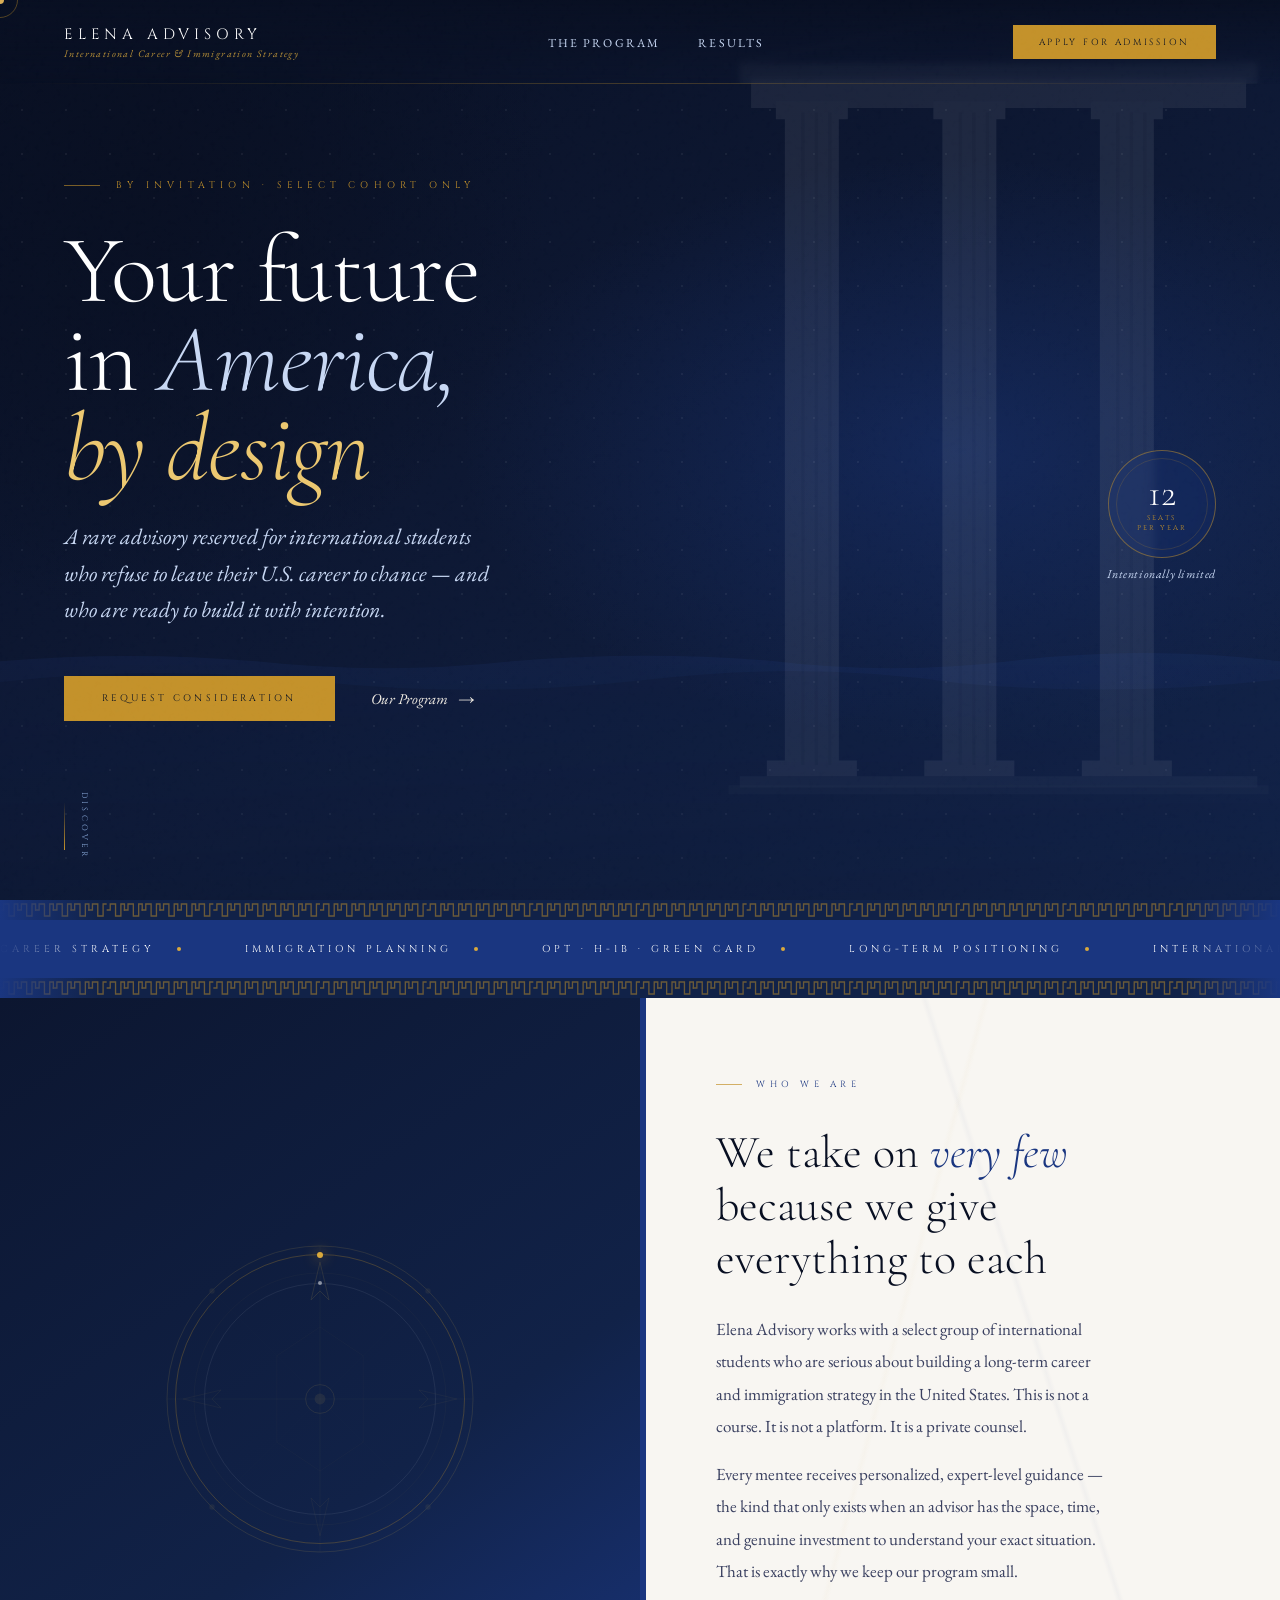
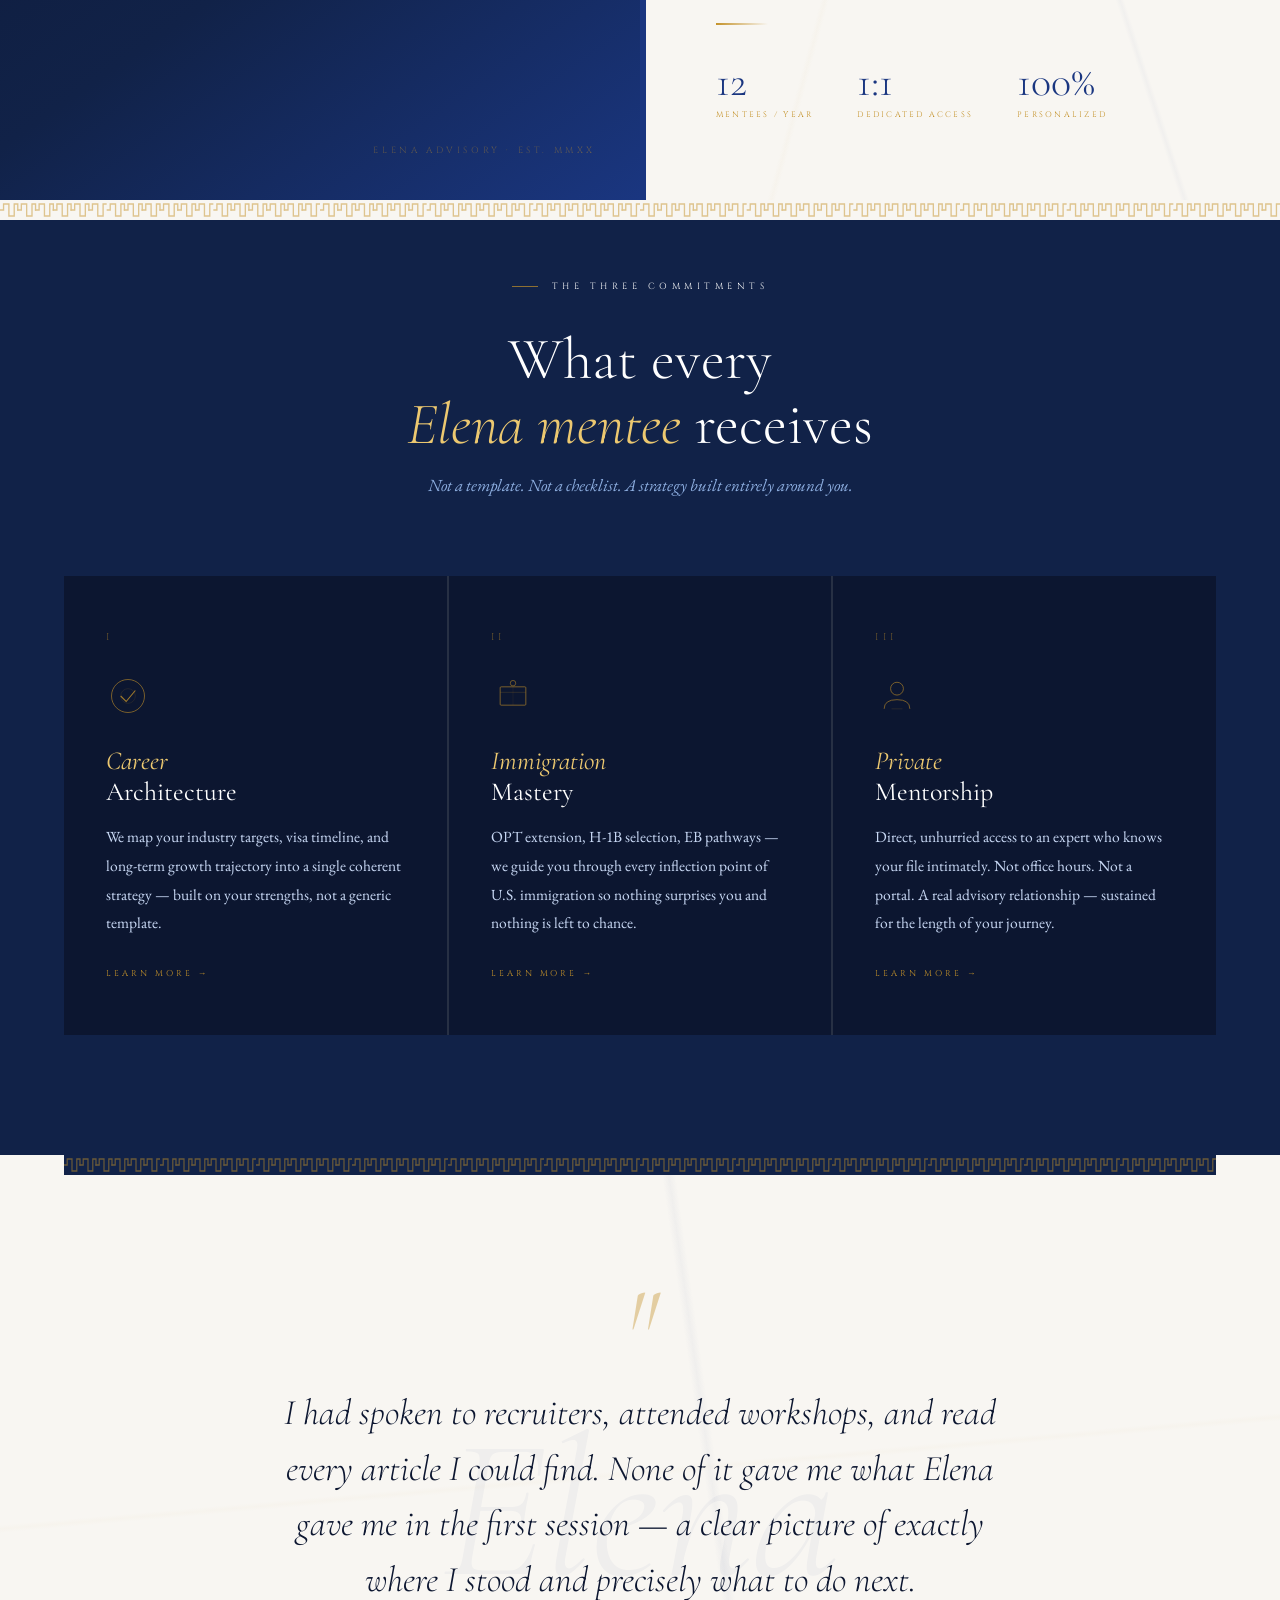
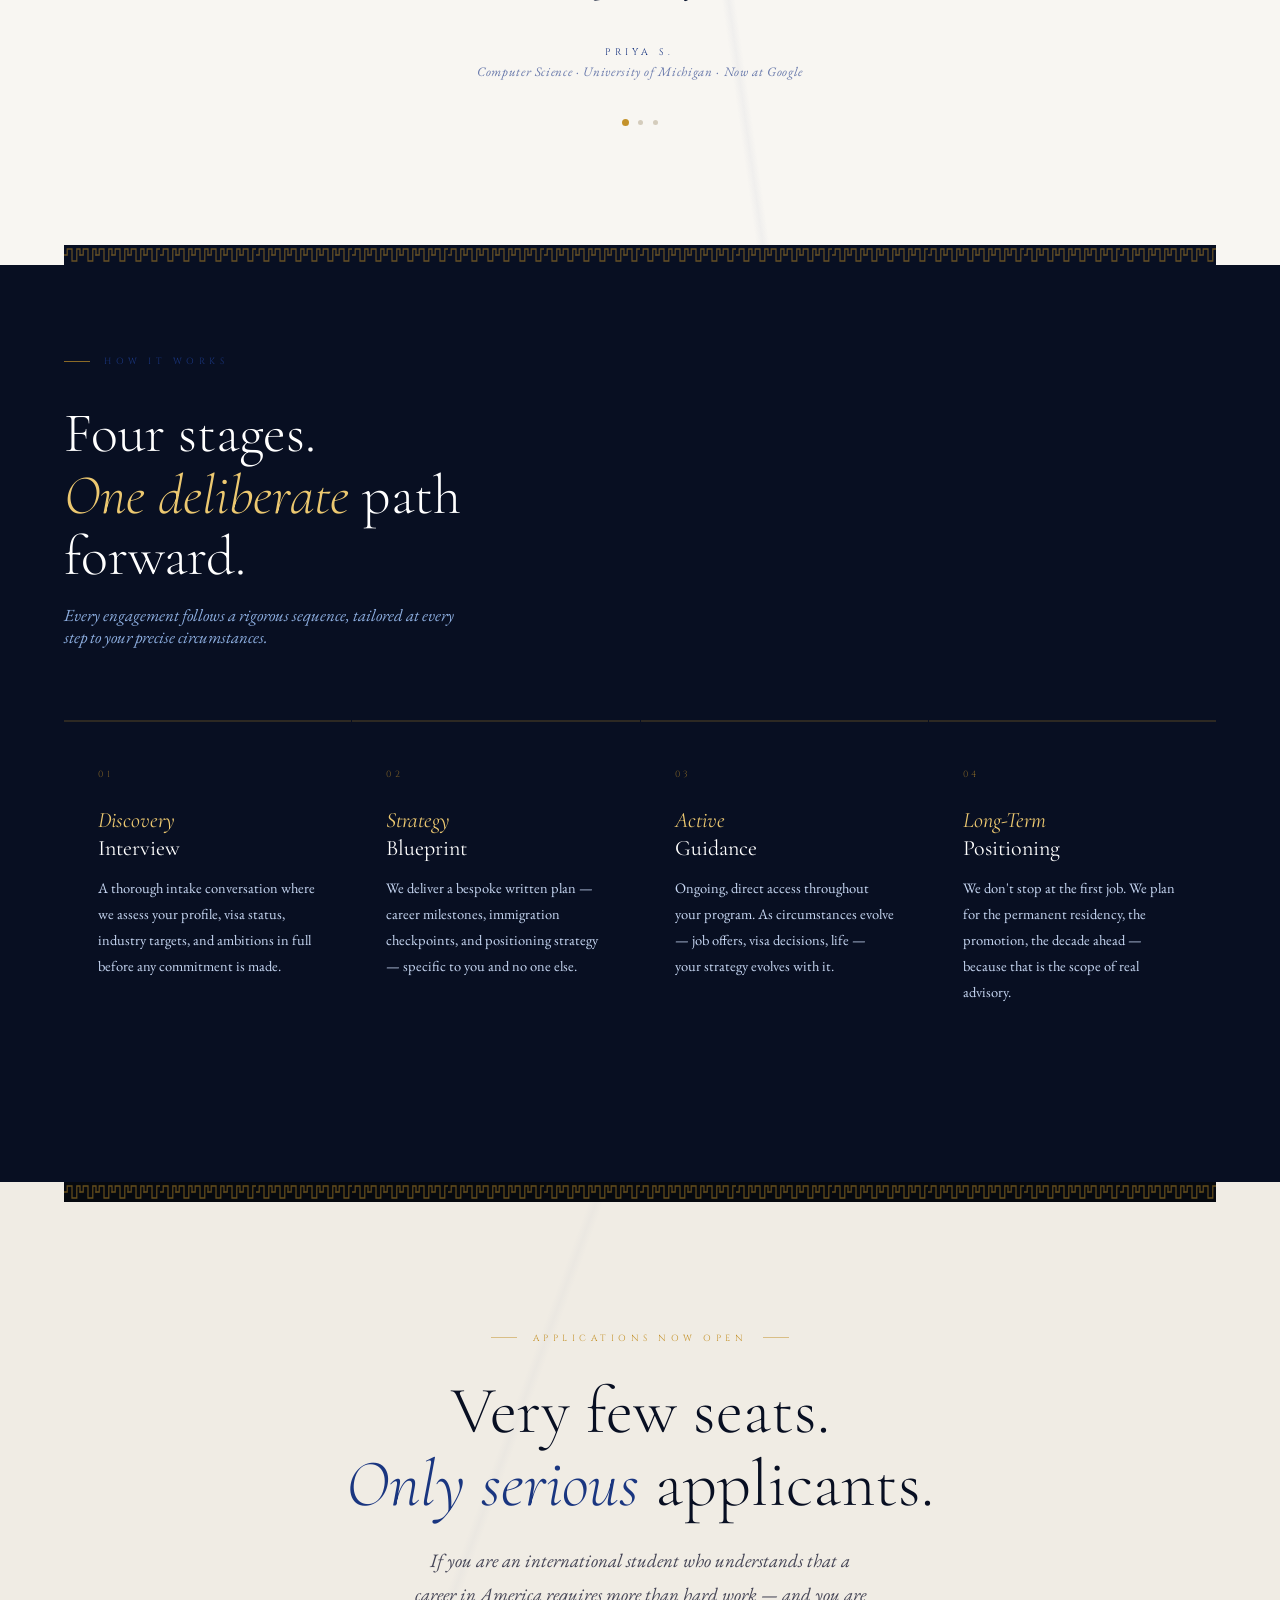
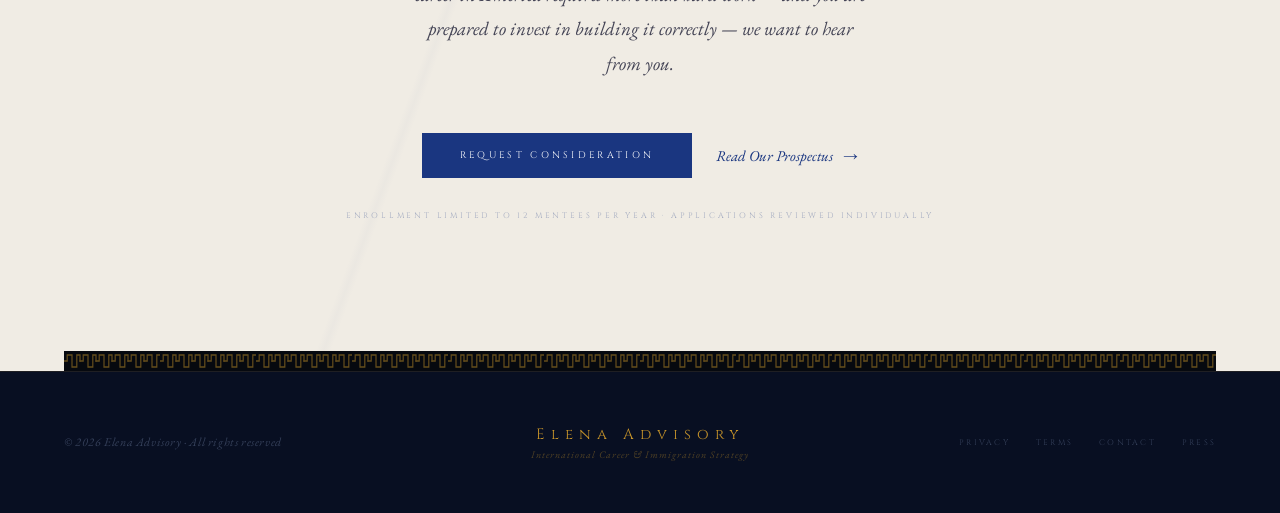
==== commit 7a9cd22d: "First Update (#1) (#2) - Add contact form - Add The Program/Our Approach - Mentees removed - Enco" ====
--- a/index.html
+++ b/index.html
@@ -1,29 +1,31 @@
-﻿<!DOCTYPE html>
+<!DOCTYPE html>
 <html lang="en">
 
 <head>
-    <meta charset="UTF-8">
-    <meta name="viewport" content="width=device-width, initial-scale=1.0">
-    <meta name="description"
-        content="Elena Advisory provides expert guidance for international students worldwide looking to study in the USA.">
-    <title>Elena Advisory €” Your Future in America, By Design</title>
-
-    <!-- Open Graph -->
-    <meta property="og:title" content="Elena Advisory | Study in the USA">
-    <meta property="og:description"
-        content="Expert advisory services for international students looking to study in the USA.">
-    <meta property="og:type" content="website">
-
-    <!-- CSS -->
-    <link rel="stylesheet" href="styles.css">
-
-    <!-- Google Fonts -->
-    <link rel="preconnect" href="https://fonts.googleapis.com">
-    <link rel="preconnect" href="https://fonts.gstatic.com" crossorigin>
-    <link href="https://fonts.googleapis.com/css2?family=Cormorant+Garamond:ital,wght@0,300;0,400;0,500;1,300;1,400&family=Cinzel:wght@400;500&family=EB+Garamond:ital,wght@0,400;1,400&display=swap" rel="stylesheet">
-
-    <!-- Structured Data JSON-LD -->
-    <script type="application/ld+json">
+  <meta charset="UTF-8">
+  <meta name="viewport" content="width=device-width, initial-scale=1.0">
+  <meta name="description"
+    content="Elena Advisory provides expert guidance for international students worldwide looking to study in the USA.">
+  <title>Elena Advisory — Your Future in America, By Design</title>
+
+  <!-- Open Graph -->
+  <meta property="og:title" content="Elena Advisory | Study in the USA">
+  <meta property="og:description"
+    content="Expert advisory services for international students looking to study in the USA.">
+  <meta property="og:type" content="website">
+
+  <!-- CSS -->
+  <link rel="stylesheet" href="styles.css">
+
+  <!-- Google Fonts -->
+  <link rel="preconnect" href="https://fonts.googleapis.com">
+  <link rel="preconnect" href="https://fonts.gstatic.com" crossorigin>
+  <link
+    href="https://fonts.googleapis.com/css2?family=Cormorant+Garamond:ital,wght@0,300;0,400;0,500;1,300;1,400&family=Cinzel:wght@400;500&family=EB+Garamond:ital,wght@0,400;1,400&display=swap"
+    rel="stylesheet">
+
+  <!-- Structured Data JSON-LD -->
+  <script type="application/ld+json">
     {
       "@context": "https://schema.org",
       "@type": "EducationalOrganization",
@@ -36,325 +38,492 @@
 </head>
 
 <body>
-<div class="cursor" id="cursor"></div>
-<div class="cursor-ring" id="cursorRing"></div>
-
-<!-- Reusable Greek key meander symbol -->
-<svg style="display:none" xmlns="http://www.w3.org/2000/svg">
-  <symbol id="mk" viewBox="0 0 120 20" preserveAspectRatio="xMidYMid slice">
-    <g fill="none" stroke="#c4922a" stroke-width="1.5" opacity="0.5" stroke-linecap="square">
-      <polyline points="0,10 4,10 4,4 10,4 10,16 16,16 16,4 20,4 20,10"/>
-      <polyline points="20,10 24,10 24,4 30,4 30,16 36,16 36,4 40,4 40,10"/>
-      <polyline points="40,10 44,10 44,4 50,4 50,16 56,16 56,4 60,4 60,10"/>
-      <polyline points="60,10 64,10 64,4 70,4 70,16 76,16 76,4 80,4 80,10"/>
-      <polyline points="80,10 84,10 84,4 90,4 90,16 96,16 96,4 100,4 100,10"/>
-      <polyline points="100,10 104,10 104,4 110,4 110,16 116,16 116,4 120,4"/>
-    </g>
-  </symbol>
-</svg>
-
-<!-- NAV -->
-<nav>
-  <div class="nav-logo-wrap">
-    <div class="nav-logo">Elena Advisory</div>
-    <div class="nav-tagline">International Career & Immigration Strategy</div>
+  <div class="cursor" id="cursor"></div>
+  <div class="cursor-ring" id="cursorRing"></div>
+
+  <!-- Reusable Greek key meander symbol -->
+  <svg style="display:none" xmlns="http://www.w3.org/2000/svg">
+    <symbol id="mk" viewBox="0 0 120 20" preserveAspectRatio="xMidYMid slice">
+      <g fill="none" stroke="#c4922a" stroke-width="1.5" opacity="0.5" stroke-linecap="square">
+        <polyline points="0,10 4,10 4,4 10,4 10,16 16,16 16,4 20,4 20,10" />
+        <polyline points="20,10 24,10 24,4 30,4 30,16 36,16 36,4 40,4 40,10" />
+        <polyline points="40,10 44,10 44,4 50,4 50,16 56,16 56,4 60,4 60,10" />
+        <polyline points="60,10 64,10 64,4 70,4 70,16 76,16 76,4 80,4 80,10" />
+        <polyline points="80,10 84,10 84,4 90,4 90,16 96,16 96,4 100,4 100,10" />
+        <polyline points="100,10 104,10 104,4 110,4 110,16 116,16 116,4 120,4" />
+      </g>
+    </symbol>
+  </svg>
+
+  <!-- NAV -->
+  <nav>
+    <div class="nav-logo-wrap">
+      <div class="nav-logo">Elena Advisory</div>
+      <div class="nav-tagline">International Career & Immigration Strategy</div>
+    </div>
+    <ul class="nav-links">
+      <li><a href="program.html">The Program</a></li>
+      <li><a href="#">Results</a></li>
+    </ul>
+    <a href="apply.html" class="nav-cta">Apply for Admission</a>
+  </nav>
+
+  <!-- HERO -->
+  <section class="hero">
+    <div class="hero-bg"></div>
+    <div class="hero-dots"></div>
+
+    <div class="hero-columns">
+      <svg viewBox="0 0 500 800" preserveAspectRatio="xMidYMid meet" xmlns="http://www.w3.org/2000/svg" fill="none">
+        <rect x="60" y="100" width="48" height="580" fill="white" />
+        <rect x="52" y="90" width="64" height="16" fill="white" />
+        <rect x="44" y="676" width="80" height="14" fill="white" />
+        <line x1="76" y1="100" x2="76" y2="680" stroke="#000" stroke-width="3" opacity="0.15" />
+        <line x1="88" y1="100" x2="88" y2="680" stroke="#000" stroke-width="3" opacity="0.15" />
+        <line x1="100" y1="100" x2="100" y2="680" stroke="#000" stroke-width="3" opacity="0.15" />
+        <rect x="200" y="100" width="48" height="580" fill="white" />
+        <rect x="192" y="90" width="64" height="16" fill="white" />
+        <rect x="184" y="676" width="80" height="14" fill="white" />
+        <line x1="216" y1="100" x2="216" y2="680" stroke="#000" stroke-width="3" opacity="0.15" />
+        <line x1="228" y1="100" x2="228" y2="680" stroke="#000" stroke-width="3" opacity="0.15" />
+        <line x1="240" y1="100" x2="240" y2="680" stroke="#000" stroke-width="3" opacity="0.15" />
+        <rect x="340" y="100" width="48" height="580" fill="white" />
+        <rect x="332" y="90" width="64" height="16" fill="white" />
+        <rect x="324" y="676" width="80" height="14" fill="white" />
+        <line x1="356" y1="100" x2="356" y2="680" stroke="#000" stroke-width="3" opacity="0.15" />
+        <line x1="368" y1="100" x2="368" y2="680" stroke="#000" stroke-width="3" opacity="0.15" />
+        <line x1="380" y1="100" x2="380" y2="680" stroke="#000" stroke-width="3" opacity="0.15" />
+        <rect x="30" y="70" width="440" height="26" fill="white" opacity="0.9" />
+        <rect x="20" y="56" width="460" height="18" fill="white" opacity="0.6" />
+        <polyline points="20,56 250,10 480,56" stroke="white" stroke-width="2" fill="none" opacity="0.4" />
+        <rect x="20" y="690" width="460" height="10" fill="white" opacity="0.5" />
+        <rect x="10" y="698" width="480" height="8" fill="white" opacity="0.3" />
+      </svg>
+    </div>
+
+    <div class="water-surface">
+      <svg viewBox="0 0 800 200" preserveAspectRatio="none" xmlns="http://www.w3.org/2000/svg">
+        <defs>
+          <linearGradient id="wg" x1="0%" y1="0%" x2="0%" y2="100%">
+            <stop offset="0%" stop-color="#3560cc" stop-opacity="0.55" />
+            <stop offset="100%" stop-color="#080f22" stop-opacity="0.9" />
+          </linearGradient>
+        </defs>
+        <path id="wave1"
+          d="M0,20 Q80,10 160,20 Q240,30 320,20 Q400,10 480,20 Q560,30 640,20 Q720,10 800,20 L800,200 L0,200 Z"
+          fill="url(#wg)" />
+        <path id="wave2" d="M0,35 Q100,22 200,35 Q300,48 400,33 Q500,20 600,35 Q700,48 800,33 L800,200 L0,200 Z"
+          fill="#0c1630" opacity="0.55" />
+      </svg>
+    </div>
+
+    <div class="hero-content">
+      <div class="hero-eyebrow">By Invitation · Select Cohort Only</div>
+      <h1 class="hero-title">
+        Your future<br>in <em>America,</em><br><span class="gold-word">by design</span>
+      </h1>
+      <p class="hero-subtitle">
+        A rare advisory reserved for international students who refuse to leave their U.S. career to chance — and who
+        are ready to build it with intention.
+      </p>
+      <div class="hero-actions">
+        <a href="apply.html" class="btn-primary">Request Consideration</a>
+        <a href="#" class="btn-ghost">Our Program <span>→</span></a>
+      </div>
+    </div>
+
+    <div class="seats-badge">
+      <div class="seats-circle">
+        <div class="seats-num">12</div>
+        <div class="seats-label">Seats<br>Per Year</div>
+      </div>
+      <div class="seats-sub">Intentionally limited</div>
+    </div>
+
+    <div class="scroll-indicator">
+      <div class="scroll-line"></div>
+      <div class="scroll-text">Discover</div>
+    </div>
+  </section>
+
+  <!-- MARQUEE with meander borders -->
+  <div class="manifesto-band">
+    <div class="meander-strip" style="background:var(--blue-deep);">
+      <svg viewBox="0 0 1440 20" preserveAspectRatio="none" xmlns="http://www.w3.org/2000/svg">
+        <rect width="1440" height="20" fill="#112248" />
+        <use href="#mk" x="0" y="0" width="120" height="20" />
+        <use href="#mk" x="120" y="0" width="120" height="20" />
+        <use href="#mk" x="240" y="0" width="120" height="20" />
+        <use href="#mk" x="360" y="0" width="120" height="20" />
+        <use href="#mk" x="480" y="0" width="120" height="20" />
+        <use href="#mk" x="600" y="0" width="120" height="20" />
+        <use href="#mk" x="720" y="0" width="120" height="20" />
+        <use href="#mk" x="840" y="0" width="120" height="20" />
+        <use href="#mk" x="960" y="0" width="120" height="20" />
+        <use href="#mk" x="1080" y="0" width="120" height="20" />
+        <use href="#mk" x="1200" y="0" width="120" height="20" />
+        <use href="#mk" x="1320" y="0" width="120" height="20" />
+      </svg>
+    </div>
+    <div class="marquee-inner">
+      <div class="manifesto-track">
+        <div class="manifesto-item"><span>Career Strategy</span>
+          <div class="manifesto-dot"></div>
+        </div>
+        <div class="manifesto-item"><span>Immigration Planning</span>
+          <div class="manifesto-dot"></div>
+        </div>
+        <div class="manifesto-item"><span>OPT · H-1B · Green Card</span>
+          <div class="manifesto-dot"></div>
+        </div>
+        <div class="manifesto-item"><span>Long-Term Positioning</span>
+          <div class="manifesto-dot"></div>
+        </div>
+        <div class="manifesto-item"><span>International Talent</span>
+          <div class="manifesto-dot"></div>
+        </div>
+        <div class="manifesto-item"><span>Select Mentorship</span>
+          <div class="manifesto-dot"></div>
+        </div>
+        <div class="manifesto-item"><span>Expert Guidance</span>
+          <div class="manifesto-dot"></div>
+        </div>
+        <div class="manifesto-item"><span>Personalized Counsel</span>
+          <div class="manifesto-dot"></div>
+        </div>
+        <div class="manifesto-item"><span>Career Strategy</span>
+          <div class="manifesto-dot"></div>
+        </div>
+        <div class="manifesto-item"><span>Immigration Planning</span>
+          <div class="manifesto-dot"></div>
+        </div>
+        <div class="manifesto-item"><span>OPT · H-1B · Green Card</span>
+          <div class="manifesto-dot"></div>
+        </div>
+        <div class="manifesto-item"><span>Long-Term Positioning</span>
+          <div class="manifesto-dot"></div>
+        </div>
+        <div class="manifesto-item"><span>International Talent</span>
+          <div class="manifesto-dot"></div>
+        </div>
+        <div class="manifesto-item"><span>Select Mentorship</span>
+          <div class="manifesto-dot"></div>
+        </div>
+        <div class="manifesto-item"><span>Expert Guidance</span>
+          <div class="manifesto-dot"></div>
+        </div>
+        <div class="manifesto-item"><span>Personalized Counsel</span>
+          <div class="manifesto-dot"></div>
+        </div>
+      </div>
+    </div>
+    <div class="meander-strip" style="background:var(--blue-deep);">
+      <svg viewBox="0 0 1440 20" preserveAspectRatio="none" xmlns="http://www.w3.org/2000/svg">
+        <rect width="1440" height="20" fill="#112248" />
+        <use href="#mk" x="0" y="0" width="120" height="20" />
+        <use href="#mk" x="120" y="0" width="120" height="20" />
+        <use href="#mk" x="240" y="0" width="120" height="20" />
+        <use href="#mk" x="360" y="0" width="120" height="20" />
+        <use href="#mk" x="480" y="0" width="120" height="20" />
+        <use href="#mk" x="600" y="0" width="120" height="20" />
+        <use href="#mk" x="720" y="0" width="120" height="20" />
+        <use href="#mk" x="840" y="0" width="120" height="20" />
+        <use href="#mk" x="960" y="0" width="120" height="20" />
+        <use href="#mk" x="1080" y="0" width="120" height="20" />
+        <use href="#mk" x="1200" y="0" width="120" height="20" />
+        <use href="#mk" x="1320" y="0" width="120" height="20" />
+      </svg>
+    </div>
   </div>
-  <ul class="nav-links">
-    <li><a href="#">Our Approach</a></li>
-    <li><a href="#">The Program</a></li>
-    <li><a href="#">Mentees</a></li>
-    <li><a href="#">Results</a></li>
-  </ul>
-  <a href="#" class="nav-cta">Apply for Admission</a>
-</nav>
-
-<!-- HERO -->
-<section class="hero">
-  <div class="hero-bg"></div>
-  <div class="hero-dots"></div>
-
-  <div class="hero-columns">
-    <svg viewBox="0 0 500 800" preserveAspectRatio="xMidYMid meet" xmlns="http://www.w3.org/2000/svg" fill="none">
-      <rect x="60" y="100" width="48" height="580" fill="white"/>
-      <rect x="52" y="90" width="64" height="16" fill="white"/>
-      <rect x="44" y="676" width="80" height="14" fill="white"/>
-      <line x1="76" y1="100" x2="76" y2="680" stroke="#000" stroke-width="3" opacity="0.15"/>
-      <line x1="88" y1="100" x2="88" y2="680" stroke="#000" stroke-width="3" opacity="0.15"/>
-      <line x1="100" y1="100" x2="100" y2="680" stroke="#000" stroke-width="3" opacity="0.15"/>
-      <rect x="200" y="100" width="48" height="580" fill="white"/>
-      <rect x="192" y="90" width="64" height="16" fill="white"/>
-      <rect x="184" y="676" width="80" height="14" fill="white"/>
-      <line x1="216" y1="100" x2="216" y2="680" stroke="#000" stroke-width="3" opacity="0.15"/>
-      <line x1="228" y1="100" x2="228" y2="680" stroke="#000" stroke-width="3" opacity="0.15"/>
-      <line x1="240" y1="100" x2="240" y2="680" stroke="#000" stroke-width="3" opacity="0.15"/>
-      <rect x="340" y="100" width="48" height="580" fill="white"/>
-      <rect x="332" y="90" width="64" height="16" fill="white"/>
-      <rect x="324" y="676" width="80" height="14" fill="white"/>
-      <line x1="356" y1="100" x2="356" y2="680" stroke="#000" stroke-width="3" opacity="0.15"/>
-      <line x1="368" y1="100" x2="368" y2="680" stroke="#000" stroke-width="3" opacity="0.15"/>
-      <line x1="380" y1="100" x2="380" y2="680" stroke="#000" stroke-width="3" opacity="0.15"/>
-      <rect x="30" y="70" width="440" height="26" fill="white" opacity="0.9"/>
-      <rect x="20" y="56" width="460" height="18" fill="white" opacity="0.6"/>
-      <polyline points="20,56 250,10 480,56" stroke="white" stroke-width="2" fill="none" opacity="0.4"/>
-      <rect x="20" y="690" width="460" height="10" fill="white" opacity="0.5"/>
-      <rect x="10" y="698" width="480" height="8" fill="white" opacity="0.3"/>
-    </svg>
-  </div>
-
-  <div class="water-surface">
-    <svg viewBox="0 0 800 200" preserveAspectRatio="none" xmlns="http://www.w3.org/2000/svg">
-      <defs>
-        <linearGradient id="wg" x1="0%" y1="0%" x2="0%" y2="100%">
-          <stop offset="0%" stop-color="#3560cc" stop-opacity="0.55"/>
-          <stop offset="100%" stop-color="#080f22" stop-opacity="0.9"/>
-        </linearGradient>
-      </defs>
-      <path id="wave1" d="M0,20 Q80,10 160,20 Q240,30 320,20 Q400,10 480,20 Q560,30 640,20 Q720,10 800,20 L800,200 L0,200 Z" fill="url(#wg)"/>
-      <path id="wave2" d="M0,35 Q100,22 200,35 Q300,48 400,33 Q500,20 600,35 Q700,48 800,33 L800,200 L0,200 Z" fill="#0c1630" opacity="0.55"/>
-    </svg>
-  </div>
-
-  <div class="hero-content">
-    <div class="hero-eyebrow">By Invitation · Select Cohort Only</div>
-    <h1 class="hero-title">
-      Your future<br>in <em>America,</em><br><span class="gold-word">by design</span>
-    </h1>
-    <p class="hero-subtitle">
-      A rare advisory reserved for international students who refuse to leave their U.S. career to chance €” and who are ready to build it with intention.
-    </p>
-    <div class="hero-actions">
-      <a href="#" class="btn-primary">Request Consideration</a>
-      <a href="#" class="btn-ghost">Our Program <span>†’</span></a>
-    </div>
-  </div>
-
-  <div class="seats-badge">
-    <div class="seats-circle">
-      <div class="seats-num">12</div>
-      <div class="seats-label">Seats<br>Per Year</div>
-    </div>
-    <div class="seats-sub">Intentionally limited</div>
-  </div>
-
-  <div class="scroll-indicator">
-    <div class="scroll-line"></div>
-    <div class="scroll-text">Discover</div>
-  </div>
-</section>
-
-<!-- MARQUEE with meander borders -->
-<div class="manifesto-band">
-  <div class="meander-strip" style="background:var(--blue-deep);">
-    <svg viewBox="0 0 1440 20" preserveAspectRatio="none" xmlns="http://www.w3.org/2000/svg">
-      <rect width="1440" height="20" fill="#112248"/>
-      <use href="#mk" x="0" y="0" width="120" height="20"/>
-      <use href="#mk" x="120" y="0" width="120" height="20"/>
-      <use href="#mk" x="240" y="0" width="120" height="20"/>
-      <use href="#mk" x="360" y="0" width="120" height="20"/>
-      <use href="#mk" x="480" y="0" width="120" height="20"/>
-      <use href="#mk" x="600" y="0" width="120" height="20"/>
-      <use href="#mk" x="720" y="0" width="120" height="20"/>
-      <use href="#mk" x="840" y="0" width="120" height="20"/>
-      <use href="#mk" x="960" y="0" width="120" height="20"/>
-      <use href="#mk" x="1080" y="0" width="120" height="20"/>
-      <use href="#mk" x="1200" y="0" width="120" height="20"/>
-      <use href="#mk" x="1320" y="0" width="120" height="20"/>
-    </svg>
-  </div>
-  <div class="marquee-inner">
-    <div class="manifesto-track">
-      <div class="manifesto-item"><span>Career Strategy</span><div class="manifesto-dot"></div></div>
-      <div class="manifesto-item"><span>Immigration Planning</span><div class="manifesto-dot"></div></div>
-      <div class="manifesto-item"><span>OPT · H-1B · Green Card</span><div class="manifesto-dot"></div></div>
-      <div class="manifesto-item"><span>Long-Term Positioning</span><div class="manifesto-dot"></div></div>
-      <div class="manifesto-item"><span>International Talent</span><div class="manifesto-dot"></div></div>
-      <div class="manifesto-item"><span>Select Mentorship</span><div class="manifesto-dot"></div></div>
-      <div class="manifesto-item"><span>Expert Guidance</span><div class="manifesto-dot"></div></div>
-      <div class="manifesto-item"><span>Personalized Counsel</span><div class="manifesto-dot"></div></div>
-      <div class="manifesto-item"><span>Career Strategy</span><div class="manifesto-dot"></div></div>
-      <div class="manifesto-item"><span>Immigration Planning</span><div class="manifesto-dot"></div></div>
-      <div class="manifesto-item"><span>OPT · H-1B · Green Card</span><div class="manifesto-dot"></div></div>
-      <div class="manifesto-item"><span>Long-Term Positioning</span><div class="manifesto-dot"></div></div>
-      <div class="manifesto-item"><span>International Talent</span><div class="manifesto-dot"></div></div>
-      <div class="manifesto-item"><span>Select Mentorship</span><div class="manifesto-dot"></div></div>
-      <div class="manifesto-item"><span>Expert Guidance</span><div class="manifesto-dot"></div></div>
-      <div class="manifesto-item"><span>Personalized Counsel</span><div class="manifesto-dot"></div></div>
-    </div>
-  </div>
-  <div class="meander-strip" style="background:var(--blue-deep);">
-    <svg viewBox="0 0 1440 20" preserveAspectRatio="none" xmlns="http://www.w3.org/2000/svg">
-      <rect width="1440" height="20" fill="#112248"/>
-      <use href="#mk" x="0" y="0" width="120" height="20"/><use href="#mk" x="120" y="0" width="120" height="20"/><use href="#mk" x="240" y="0" width="120" height="20"/><use href="#mk" x="360" y="0" width="120" height="20"/><use href="#mk" x="480" y="0" width="120" height="20"/><use href="#mk" x="600" y="0" width="120" height="20"/><use href="#mk" x="720" y="0" width="120" height="20"/><use href="#mk" x="840" y="0" width="120" height="20"/><use href="#mk" x="960" y="0" width="120" height="20"/><use href="#mk" x="1080" y="0" width="120" height="20"/><use href="#mk" x="1200" y="0" width="120" height="20"/><use href="#mk" x="1320" y="0" width="120" height="20"/>
-    </svg>
-  </div>
-</div>
-
-<!-- ABOUT -->
-<section class="section-about">
-  <div class="about-visual">
-    <div class="crest-container">
-      <svg viewBox="0 0 400 400" fill="none" xmlns="http://www.w3.org/2000/svg">
-        <circle cx="200" cy="200" r="170" stroke="#c9a84c" stroke-width="0.8"/>
-        <circle cx="200" cy="200" r="140" stroke="#c9a84c" stroke-width="0.4" opacity="0.5"/>
-        <line x1="200" y1="30" x2="200" y2="370" stroke="#c9a84c" stroke-width="0.6" opacity="0.4"/>
-        <line x1="30" y1="200" x2="370" y2="200" stroke="#c9a84c" stroke-width="0.6" opacity="0.4"/>
-        <line x1="80" y1="80" x2="320" y2="320" stroke="#c9a84c" stroke-width="0.3" opacity="0.2"/>
-        <line x1="320" y1="80" x2="80" y2="320" stroke="#c9a84c" stroke-width="0.3" opacity="0.2"/>
-        <path d="M200,48 L210,90 L200,80 L190,90 Z" stroke="#c9a84c" stroke-width="0.8" fill="none"/>
-        <path d="M200,352 L210,310 L200,320 L190,310 Z" stroke="#c9a84c" stroke-width="0.8" fill="none" opacity="0.4"/>
-        <path d="M352,200 L310,210 L320,200 L310,190 Z" stroke="#c9a84c" stroke-width="0.8" fill="none" opacity="0.4"/>
-        <path d="M48,200 L90,210 L80,200 L90,190 Z" stroke="#c9a84c" stroke-width="0.8" fill="none" opacity="0.4"/>
-        <polygon points="200,120 248,152 248,248 200,280 152,248 152,152" stroke="#c9a84c" stroke-width="0.5" opacity="0.3"/>
-        <circle cx="200" cy="200" r="16" stroke="#c9a84c" stroke-width="1" opacity="0.7"/>
-        <circle cx="200" cy="200" r="6" fill="#c9a84c" opacity="0.5"/>
-        <circle cx="320" cy="80" r="3" fill="#c9a84c" opacity="0.4"/>
-        <circle cx="80" cy="80" r="3" fill="#c9a84c" opacity="0.4"/>
-        <circle cx="320" cy="320" r="3" fill="#c9a84c" opacity="0.4"/>
-        <circle cx="80" cy="320" r="3" fill="#c9a84c" opacity="0.4"/>
-      </svg>
-    </div>
-    <div class="orb-container"><div class="orb"><div class="orb-inner"></div></div></div>
-    <div class="visual-badge">ELENA ADVISORY · EST. MMXX</div>
-  </div>
-  <div class="about-content">
-    <div class="section-label reveal">Who We Are</div>
-    <h2 class="about-heading reveal reveal-delay-1">We take on <em>very few</em><br>because we give<br>everything to each</h2>
-    <p class="about-text reveal reveal-delay-2">Elena Advisory works with a select group of international students who are serious about building a long-term career and immigration strategy in the United States. This is not a course. It is not a platform. It is a private counsel.</p>
-    <p class="about-text reveal reveal-delay-3">Every mentee receives personalized, expert-level guidance €” the kind that only exists when an advisor has the space, time, and genuine investment to understand your exact situation. That is exactly why we keep our program small.</p>
-    <div class="about-divider reveal reveal-delay-3"></div>
-    <div class="about-stats reveal reveal-delay-4">
-      <div><div class="stat-num">12</div><div class="stat-label">Mentees / Year</div></div>
-      <div><div class="stat-num">1:1</div><div class="stat-label">Dedicated Access</div></div>
-      <div><div class="stat-num">100%</div><div class="stat-label">Personalized</div></div>
-    </div>
-  </div>
-</section>
-
-<!-- PILLARS (blue) with meander top -->
-<section class="section-pillars">
-  <div class="meander-strip" style="position:absolute;top:0;left:0;right:0;background:var(--white-marble);">
-    <svg viewBox="0 0 1440 20" preserveAspectRatio="none" xmlns="http://www.w3.org/2000/svg">
-      <rect width="1440" height="20" fill="#f8f6f2"/>
-      <use href="#mk" x="0" y="0" width="120" height="20"/><use href="#mk" x="120" y="0" width="120" height="20"/><use href="#mk" x="240" y="0" width="120" height="20"/><use href="#mk" x="360" y="0" width="120" height="20"/><use href="#mk" x="480" y="0" width="120" height="20"/><use href="#mk" x="600" y="0" width="120" height="20"/><use href="#mk" x="720" y="0" width="120" height="20"/><use href="#mk" x="840" y="0" width="120" height="20"/><use href="#mk" x="960" y="0" width="120" height="20"/><use href="#mk" x="1080" y="0" width="120" height="20"/><use href="#mk" x="1200" y="0" width="120" height="20"/><use href="#mk" x="1320" y="0" width="120" height="20"/>
-    </svg>
-  </div>
-  <div class="pillars-header reveal">
-    <div class="section-label" style="justify-content:center;color:var(--white-pure);">The Three Commitments</div>
-    <h2 class="pillars-heading">What every<br><em>Elena mentee</em> receives</h2>
-    <p class="pillars-sub">Not a template. Not a checklist. A strategy built entirely around you.</p>
-  </div>
-  <div class="pillars-grid">
-    <div class="pillar reveal">
-      <div class="pillar-num">I</div>
-      <svg class="pillar-icon" viewBox="0 0 48 48" fill="none"><circle cx="24" cy="24" r="18" stroke="#c4922a" stroke-width="0.8"/><path d="M16,24 L22,30 L32,18" stroke="#c4922a" stroke-width="1.2"/><circle cx="24" cy="24" r="8" stroke="#c4922a" stroke-width="0.4" opacity="0.4"/></svg>
-      <h3 class="pillar-title"><em>Career</em><br>Architecture</h3>
-      <p class="pillar-text">We map your industry targets, visa timeline, and long-term growth trajectory into a single coherent strategy €” built on your strengths, not a generic template.</p>
-      <a href="#" class="pillar-link">Learn More †’</a>
-      <div class="pillar-line"></div>
-    </div>
-    <div class="pillar reveal reveal-delay-2">
-      <div class="pillar-num">II</div>
-      <svg class="pillar-icon" viewBox="0 0 48 48" fill="none"><rect x="10" y="14" width="28" height="20" rx="1" stroke="#c4922a" stroke-width="0.8"/><line x1="10" y1="20" x2="38" y2="20" stroke="#c4922a" stroke-width="0.5" opacity="0.5"/><line x1="24" y1="14" x2="24" y2="34" stroke="#c4922a" stroke-width="0.4" opacity="0.3"/><circle cx="24" cy="10" r="3" stroke="#c4922a" stroke-width="0.7"/></svg>
-      <h3 class="pillar-title"><em>Immigration</em><br>Mastery</h3>
-      <p class="pillar-text">OPT extension, H-1B selection, EB pathways €” we guide you through every inflection point of U.S. immigration so nothing surprises you and nothing is left to chance.</p>
-      <a href="#" class="pillar-link">Learn More †’</a>
-      <div class="pillar-line"></div>
-    </div>
-    <div class="pillar reveal reveal-delay-4">
-      <div class="pillar-num">III</div>
-      <svg class="pillar-icon" viewBox="0 0 48 48" fill="none"><circle cx="24" cy="16" r="7" stroke="#c4922a" stroke-width="0.8"/><path d="M10,38 Q10,28 24,28 Q38,28 38,38" stroke="#c4922a" stroke-width="0.8" fill="none"/><line x1="18" y1="38" x2="30" y2="38" stroke="#c4922a" stroke-width="0.5" opacity="0.4"/></svg>
-      <h3 class="pillar-title"><em>Private</em><br>Mentorship</h3>
-      <p class="pillar-text">Direct, unhurried access to an expert who knows your file intimately. Not office hours. Not a portal. A real advisory relationship €” sustained for the length of your journey.</p>
-      <a href="#" class="pillar-link">Learn More †’</a>
-      <div class="pillar-line"></div>
-    </div>
-  </div>
-</section>
-
-<!-- TESTIMONIALS (white marble) with meander borders -->
-<section class="section-testimonial">
-  <div class="meander-strip" style="background:var(--blue-deep);width:100%;">
-    <svg viewBox="0 0 1440 20" preserveAspectRatio="none" xmlns="http://www.w3.org/2000/svg">
-      <rect width="1440" height="20" fill="#112248"/>
-      <use href="#mk" x="0" y="0" width="120" height="20"/><use href="#mk" x="120" y="0" width="120" height="20"/><use href="#mk" x="240" y="0" width="120" height="20"/><use href="#mk" x="360" y="0" width="120" height="20"/><use href="#mk" x="480" y="0" width="120" height="20"/><use href="#mk" x="600" y="0" width="120" height="20"/><use href="#mk" x="720" y="0" width="120" height="20"/><use href="#mk" x="840" y="0" width="120" height="20"/><use href="#mk" x="960" y="0" width="120" height="20"/><use href="#mk" x="1080" y="0" width="120" height="20"/><use href="#mk" x="1200" y="0" width="120" height="20"/><use href="#mk" x="1320" y="0" width="120" height="20"/>
-    </svg>
-  </div>
-  <div class="testimonial-bg-text">Elena</div>
-  <div class="testimonial-inner">
-    <div class="testimonial-content">
-      <span class="quote-mark">"</span>
-      <p class="testimonial-text" id="testimonialText">I had spoken to recruiters, attended workshops, and read every article I could find. None of it gave me what Elena gave me in the first session €” a clear picture of exactly where I stood and precisely what to do next.</p>
-      <div class="testimonial-author" id="testimonialAuthor">Priya S.</div>
-      <div class="testimonial-origin" id="testimonialOrigin">Computer Science · University of Michigan · Now at Google</div>
-      <div class="testimonial-dots">
-        <div class="t-dot active" data-idx="0"></div>
-        <div class="t-dot" data-idx="1"></div>
-        <div class="t-dot" data-idx="2"></div>
-      </div>
-    </div>
-  </div>
-  <div class="meander-strip" style="background:var(--blue-ink);width:100%;">
-    <svg viewBox="0 0 1440 20" preserveAspectRatio="none" xmlns="http://www.w3.org/2000/svg">
-      <rect width="1440" height="20" fill="#080f22"/>
-      <use href="#mk" x="0" y="0" width="120" height="20"/><use href="#mk" x="120" y="0" width="120" height="20"/><use href="#mk" x="240" y="0" width="120" height="20"/><use href="#mk" x="360" y="0" width="120" height="20"/><use href="#mk" x="480" y="0" width="120" height="20"/><use href="#mk" x="600" y="0" width="120" height="20"/><use href="#mk" x="720" y="0" width="120" height="20"/><use href="#mk" x="840" y="0" width="120" height="20"/><use href="#mk" x="960" y="0" width="120" height="20"/><use href="#mk" x="1080" y="0" width="120" height="20"/><use href="#mk" x="1200" y="0" width="120" height="20"/><use href="#mk" x="1320" y="0" width="120" height="20"/>
-    </svg>
-  </div>
-</section>
-
-<!-- PROCESS (dark blue) -->
-<section class="section-process">
-  <div class="process-header reveal">
-    <div class="section-label">How It Works</div>
-    <h2 class="process-heading">Four stages.<br><em>One deliberate</em> path forward.</h2>
-    <p class="process-sub">Every engagement follows a rigorous sequence, tailored at every step to your precise circumstances.</p>
-  </div>
-  <div class="process-steps">
-    <div class="process-step reveal"><div class="step-num">01</div><h3 class="step-title"><em>Discovery</em><br>Interview</h3><p class="step-text">A thorough intake conversation where we assess your profile, visa status, industry targets, and ambitions in full before any commitment is made.</p></div>
-    <div class="process-step reveal reveal-delay-1"><div class="step-num">02</div><h3 class="step-title"><em>Strategy</em><br>Blueprint</h3><p class="step-text">We deliver a bespoke written plan €” career milestones, immigration checkpoints, and positioning strategy €” specific to you and no one else.</p></div>
-    <div class="process-step reveal reveal-delay-2"><div class="step-num">03</div><h3 class="step-title"><em>Active</em><br>Guidance</h3><p class="step-text">Ongoing, direct access throughout your program. As circumstances evolve €” job offers, visa decisions, life €” your strategy evolves with it.</p></div>
-    <div class="process-step reveal reveal-delay-3"><div class="step-num">04</div><h3 class="step-title"><em>Long-Term</em><br>Positioning</h3><p class="step-text">We don't stop at the first job. We plan for the permanent residency, the promotion, the decade ahead €” because that is the scope of real advisory.</p></div>
-  </div>
-</section>
-
-<!-- CTA (white marble) -->
-<section class="section-cta">
-  <div class="meander-strip" style="background:var(--blue-ink);width:100%;">
-    <svg viewBox="0 0 1440 20" preserveAspectRatio="none" xmlns="http://www.w3.org/2000/svg">
-      <rect width="1440" height="20" fill="#06090f"/>
-      <use href="#mk" x="0" y="0" width="120" height="20"/><use href="#mk" x="120" y="0" width="120" height="20"/><use href="#mk" x="240" y="0" width="120" height="20"/><use href="#mk" x="360" y="0" width="120" height="20"/><use href="#mk" x="480" y="0" width="120" height="20"/><use href="#mk" x="600" y="0" width="120" height="20"/><use href="#mk" x="720" y="0" width="120" height="20"/><use href="#mk" x="840" y="0" width="120" height="20"/><use href="#mk" x="960" y="0" width="120" height="20"/><use href="#mk" x="1080" y="0" width="120" height="20"/><use href="#mk" x="1200" y="0" width="120" height="20"/><use href="#mk" x="1320" y="0" width="120" height="20"/>
-    </svg>
-  </div>
-  <div class="cta-inner">
-    <div class="cta-eyebrow reveal">Applications Now Open</div>
-    <h2 class="cta-heading reveal">Very few seats.<br><em>Only serious</em> applicants.</h2>
-    <p class="cta-text reveal reveal-delay-1">If you are an international student who understands that a career in America requires more than hard work €” and you are prepared to invest in building it correctly €” we want to hear from you.</p>
-    <div class="cta-actions reveal reveal-delay-2">
-      <a href="#" class="btn-dark">Request Consideration</a>
-      <a href="#" class="btn-ghost-dark">Read Our Prospectus <span>†’</span></a>
-    </div>
-    <div class="cta-note reveal reveal-delay-3">Enrollment limited to 12 mentees per year · Applications reviewed individually</div>
-  </div>
-  <div class="meander-strip" style="background:var(--ink);width:100%;">
-    <svg viewBox="0 0 1440 20" preserveAspectRatio="none" xmlns="http://www.w3.org/2000/svg">
-      <rect width="1440" height="20" fill="#06090f"/>
-      <use href="#mk" x="0" y="0" width="120" height="20"/><use href="#mk" x="120" y="0" width="120" height="20"/><use href="#mk" x="240" y="0" width="120" height="20"/><use href="#mk" x="360" y="0" width="120" height="20"/><use href="#mk" x="480" y="0" width="120" height="20"/><use href="#mk" x="600" y="0" width="120" height="20"/><use href="#mk" x="720" y="0" width="120" height="20"/><use href="#mk" x="840" y="0" width="120" height="20"/><use href="#mk" x="960" y="0" width="120" height="20"/><use href="#mk" x="1080" y="0" width="120" height="20"/><use href="#mk" x="1200" y="0" width="120" height="20"/><use href="#mk" x="1320" y="0" width="120" height="20"/>
-    </svg>
-  </div>
-</section>
-
-<!-- FOOTER -->
-<footer>
-  <div class="footer-left">© 2026 Elena Advisory · All rights reserved</div>
-  <div class="footer-logo-wrap">
-    <div class="footer-logo">Elena Advisory</div>
-    <div class="footer-logo-sub">International Career & Immigration Strategy</div>
-  </div>
-  <div class="footer-right">
-    <a href="#">Privacy</a><a href="#">Terms</a><a href="#">Contact</a><a href="#">Press</a>
-  </div>
-</footer>
-
-    <!-- JavaScript -->
-    <script src="script.js" defer></script>
+
+  <!-- ABOUT -->
+  <section class="section-about">
+    <div class="about-visual">
+      <div class="crest-container">
+        <svg viewBox="0 0 400 400" fill="none" xmlns="http://www.w3.org/2000/svg">
+          <circle cx="200" cy="200" r="170" stroke="#c9a84c" stroke-width="0.8" />
+          <circle cx="200" cy="200" r="140" stroke="#c9a84c" stroke-width="0.4" opacity="0.5" />
+          <line x1="200" y1="30" x2="200" y2="370" stroke="#c9a84c" stroke-width="0.6" opacity="0.4" />
+          <line x1="30" y1="200" x2="370" y2="200" stroke="#c9a84c" stroke-width="0.6" opacity="0.4" />
+          <line x1="80" y1="80" x2="320" y2="320" stroke="#c9a84c" stroke-width="0.3" opacity="0.2" />
+          <line x1="320" y1="80" x2="80" y2="320" stroke="#c9a84c" stroke-width="0.3" opacity="0.2" />
+          <path d="M200,48 L210,90 L200,80 L190,90 Z" stroke="#c9a84c" stroke-width="0.8" fill="none" />
+          <path d="M200,352 L210,310 L200,320 L190,310 Z" stroke="#c9a84c" stroke-width="0.8" fill="none"
+            opacity="0.4" />
+          <path d="M352,200 L310,210 L320,200 L310,190 Z" stroke="#c9a84c" stroke-width="0.8" fill="none"
+            opacity="0.4" />
+          <path d="M48,200 L90,210 L80,200 L90,190 Z" stroke="#c9a84c" stroke-width="0.8" fill="none" opacity="0.4" />
+          <polygon points="200,120 248,152 248,248 200,280 152,248 152,152" stroke="#c9a84c" stroke-width="0.5"
+            opacity="0.3" />
+          <circle cx="200" cy="200" r="16" stroke="#c9a84c" stroke-width="1" opacity="0.7" />
+          <circle cx="200" cy="200" r="6" fill="#c9a84c" opacity="0.5" />
+          <circle cx="320" cy="80" r="3" fill="#c9a84c" opacity="0.4" />
+          <circle cx="80" cy="80" r="3" fill="#c9a84c" opacity="0.4" />
+          <circle cx="320" cy="320" r="3" fill="#c9a84c" opacity="0.4" />
+          <circle cx="80" cy="320" r="3" fill="#c9a84c" opacity="0.4" />
+        </svg>
+      </div>
+      <div class="orb-container">
+        <div class="orb">
+          <div class="orb-inner"></div>
+        </div>
+      </div>
+      <div class="visual-badge">ELENA ADVISORY · EST. MMXX</div>
+    </div>
+    <div class="about-content">
+      <div class="section-label reveal">Who We Are</div>
+      <h2 class="about-heading reveal reveal-delay-1">We take on <em>very few</em><br>because we give<br>everything to
+        each</h2>
+      <p class="about-text reveal reveal-delay-2">Elena Advisory works with a select group of international students who
+        are serious about building a long-term career and immigration strategy in the United States. This is not a
+        course. It is not a platform. It is a private counsel.</p>
+      <p class="about-text reveal reveal-delay-3">Every mentee receives personalized, expert-level guidance — the kind
+        that only exists when an advisor has the space, time, and genuine investment to understand your exact situation.
+        That is exactly why we keep our program small.</p>
+      <div class="about-divider reveal reveal-delay-3"></div>
+      <div class="about-stats reveal reveal-delay-4">
+        <div>
+          <div class="stat-num">12</div>
+          <div class="stat-label">Mentees / Year</div>
+        </div>
+        <div>
+          <div class="stat-num">1:1</div>
+          <div class="stat-label">Dedicated Access</div>
+        </div>
+        <div>
+          <div class="stat-num">100%</div>
+          <div class="stat-label">Personalized</div>
+        </div>
+      </div>
+    </div>
+  </section>
+
+  <!-- PILLARS (blue) with meander top -->
+  <section class="section-pillars">
+    <div class="meander-strip" style="position:absolute;top:0;left:0;right:0;background:var(--white-marble);">
+      <svg viewBox="0 0 1440 20" preserveAspectRatio="none" xmlns="http://www.w3.org/2000/svg">
+        <rect width="1440" height="20" fill="#f8f6f2" />
+        <use href="#mk" x="0" y="0" width="120" height="20" />
+        <use href="#mk" x="120" y="0" width="120" height="20" />
+        <use href="#mk" x="240" y="0" width="120" height="20" />
+        <use href="#mk" x="360" y="0" width="120" height="20" />
+        <use href="#mk" x="480" y="0" width="120" height="20" />
+        <use href="#mk" x="600" y="0" width="120" height="20" />
+        <use href="#mk" x="720" y="0" width="120" height="20" />
+        <use href="#mk" x="840" y="0" width="120" height="20" />
+        <use href="#mk" x="960" y="0" width="120" height="20" />
+        <use href="#mk" x="1080" y="0" width="120" height="20" />
+        <use href="#mk" x="1200" y="0" width="120" height="20" />
+        <use href="#mk" x="1320" y="0" width="120" height="20" />
+      </svg>
+    </div>
+    <div class="pillars-header reveal">
+      <div class="section-label" style="justify-content:center;color:var(--white-pure);">The Three Commitments</div>
+      <h2 class="pillars-heading">What every<br><em>Elena mentee</em> receives</h2>
+      <p class="pillars-sub">Not a template. Not a checklist. A strategy built entirely around you.</p>
+    </div>
+    <div class="pillars-grid">
+      <div class="pillar reveal">
+        <div class="pillar-num">I</div>
+        <svg class="pillar-icon" viewBox="0 0 48 48" fill="none">
+          <circle cx="24" cy="24" r="18" stroke="#c4922a" stroke-width="0.8" />
+          <path d="M16,24 L22,30 L32,18" stroke="#c4922a" stroke-width="1.2" />
+          <circle cx="24" cy="24" r="8" stroke="#c4922a" stroke-width="0.4" opacity="0.4" />
+        </svg>
+        <h3 class="pillar-title"><em>Career</em><br>Architecture</h3>
+        <p class="pillar-text">We map your industry targets, visa timeline, and long-term growth trajectory into a
+          single coherent strategy — built on your strengths, not a generic template.</p>
+        <a href="#" class="pillar-link">Learn More →</a>
+        <div class="pillar-line"></div>
+      </div>
+      <div class="pillar reveal reveal-delay-2">
+        <div class="pillar-num">II</div>
+        <svg class="pillar-icon" viewBox="0 0 48 48" fill="none">
+          <rect x="10" y="14" width="28" height="20" rx="1" stroke="#c4922a" stroke-width="0.8" />
+          <line x1="10" y1="20" x2="38" y2="20" stroke="#c4922a" stroke-width="0.5" opacity="0.5" />
+          <line x1="24" y1="14" x2="24" y2="34" stroke="#c4922a" stroke-width="0.4" opacity="0.3" />
+          <circle cx="24" cy="10" r="3" stroke="#c4922a" stroke-width="0.7" />
+        </svg>
+        <h3 class="pillar-title"><em>Immigration</em><br>Mastery</h3>
+        <p class="pillar-text">OPT extension, H-1B selection, EB pathways — we guide you through every inflection point
+          of U.S. immigration so nothing surprises you and nothing is left to chance.</p>
+        <a href="#" class="pillar-link">Learn More →</a>
+        <div class="pillar-line"></div>
+      </div>
+      <div class="pillar reveal reveal-delay-4">
+        <div class="pillar-num">III</div>
+        <svg class="pillar-icon" viewBox="0 0 48 48" fill="none">
+          <circle cx="24" cy="16" r="7" stroke="#c4922a" stroke-width="0.8" />
+          <path d="M10,38 Q10,28 24,28 Q38,28 38,38" stroke="#c4922a" stroke-width="0.8" fill="none" />
+          <line x1="18" y1="38" x2="30" y2="38" stroke="#c4922a" stroke-width="0.5" opacity="0.4" />
+        </svg>
+        <h3 class="pillar-title"><em>Private</em><br>Mentorship</h3>
+        <p class="pillar-text">Direct, unhurried access to an expert who knows your file intimately. Not office hours.
+          Not a portal. A real advisory relationship — sustained for the length of your journey.</p>
+        <a href="#" class="pillar-link">Learn More →</a>
+        <div class="pillar-line"></div>
+      </div>
+    </div>
+  </section>
+
+  <!-- TESTIMONIALS (white marble) with meander borders -->
+  <section class="section-testimonial">
+    <div class="meander-strip" style="background:var(--blue-deep);width:100%;">
+      <svg viewBox="0 0 1440 20" preserveAspectRatio="none" xmlns="http://www.w3.org/2000/svg">
+        <rect width="1440" height="20" fill="#112248" />
+        <use href="#mk" x="0" y="0" width="120" height="20" />
+        <use href="#mk" x="120" y="0" width="120" height="20" />
+        <use href="#mk" x="240" y="0" width="120" height="20" />
+        <use href="#mk" x="360" y="0" width="120" height="20" />
+        <use href="#mk" x="480" y="0" width="120" height="20" />
+        <use href="#mk" x="600" y="0" width="120" height="20" />
+        <use href="#mk" x="720" y="0" width="120" height="20" />
+        <use href="#mk" x="840" y="0" width="120" height="20" />
+        <use href="#mk" x="960" y="0" width="120" height="20" />
+        <use href="#mk" x="1080" y="0" width="120" height="20" />
+        <use href="#mk" x="1200" y="0" width="120" height="20" />
+        <use href="#mk" x="1320" y="0" width="120" height="20" />
+      </svg>
+    </div>
+    <div class="testimonial-bg-text">Elena</div>
+    <div class="testimonial-inner">
+      <div class="testimonial-content">
+        <span class="quote-mark">"</span>
+        <p class="testimonial-text" id="testimonialText">I had spoken to recruiters, attended workshops, and read every
+          article I could find. None of it gave me what Elena gave me in the first session — a clear picture of exactly
+          where I stood and precisely what to do next.</p>
+        <div class="testimonial-author" id="testimonialAuthor">Priya S.</div>
+        <div class="testimonial-origin" id="testimonialOrigin">Computer Science · University of Michigan · Now at Google
+        </div>
+        <div class="testimonial-dots">
+          <div class="t-dot active" data-idx="0"></div>
+          <div class="t-dot" data-idx="1"></div>
+          <div class="t-dot" data-idx="2"></div>
+        </div>
+      </div>
+    </div>
+    <div class="meander-strip" style="background:var(--blue-ink);width:100%;">
+      <svg viewBox="0 0 1440 20" preserveAspectRatio="none" xmlns="http://www.w3.org/2000/svg">
+        <rect width="1440" height="20" fill="#080f22" />
+        <use href="#mk" x="0" y="0" width="120" height="20" />
+        <use href="#mk" x="120" y="0" width="120" height="20" />
+        <use href="#mk" x="240" y="0" width="120" height="20" />
+        <use href="#mk" x="360" y="0" width="120" height="20" />
+        <use href="#mk" x="480" y="0" width="120" height="20" />
+        <use href="#mk" x="600" y="0" width="120" height="20" />
+        <use href="#mk" x="720" y="0" width="120" height="20" />
+        <use href="#mk" x="840" y="0" width="120" height="20" />
+        <use href="#mk" x="960" y="0" width="120" height="20" />
+        <use href="#mk" x="1080" y="0" width="120" height="20" />
+        <use href="#mk" x="1200" y="0" width="120" height="20" />
+        <use href="#mk" x="1320" y="0" width="120" height="20" />
+      </svg>
+    </div>
+  </section>
+
+  <!-- PROCESS (dark blue) -->
+  <section class="section-process">
+    <div class="process-header reveal">
+      <div class="section-label">How It Works</div>
+      <h2 class="process-heading">Four stages.<br><em>One deliberate</em> path forward.</h2>
+      <p class="process-sub">Every engagement follows a rigorous sequence, tailored at every step to your precise
+        circumstances.</p>
+    </div>
+    <div class="process-steps">
+      <div class="process-step reveal">
+        <div class="step-num">01</div>
+        <h3 class="step-title"><em>Discovery</em><br>Interview</h3>
+        <p class="step-text">A thorough intake conversation where we assess your profile, visa status, industry targets,
+          and ambitions in full before any commitment is made.</p>
+      </div>
+      <div class="process-step reveal reveal-delay-1">
+        <div class="step-num">02</div>
+        <h3 class="step-title"><em>Strategy</em><br>Blueprint</h3>
+        <p class="step-text">We deliver a bespoke written plan — career milestones, immigration checkpoints, and
+          positioning strategy — specific to you and no one else.</p>
+      </div>
+      <div class="process-step reveal reveal-delay-2">
+        <div class="step-num">03</div>
+        <h3 class="step-title"><em>Active</em><br>Guidance</h3>
+        <p class="step-text">Ongoing, direct access throughout your program. As circumstances evolve — job offers, visa
+          decisions, life — your strategy evolves with it.</p>
+      </div>
+      <div class="process-step reveal reveal-delay-3">
+        <div class="step-num">04</div>
+        <h3 class="step-title"><em>Long-Term</em><br>Positioning</h3>
+        <p class="step-text">We don't stop at the first job. We plan for the permanent residency, the promotion, the
+          decade ahead — because that is the scope of real advisory.</p>
+      </div>
+    </div>
+  </section>
+
+  <!-- CTA (white marble) -->
+  <section class="section-cta">
+    <div class="meander-strip" style="background:var(--blue-ink);width:100%;">
+      <svg viewBox="0 0 1440 20" preserveAspectRatio="none" xmlns="http://www.w3.org/2000/svg">
+        <rect width="1440" height="20" fill="#06090f" />
+        <use href="#mk" x="0" y="0" width="120" height="20" />
+        <use href="#mk" x="120" y="0" width="120" height="20" />
+        <use href="#mk" x="240" y="0" width="120" height="20" />
+        <use href="#mk" x="360" y="0" width="120" height="20" />
+        <use href="#mk" x="480" y="0" width="120" height="20" />
+        <use href="#mk" x="600" y="0" width="120" height="20" />
+        <use href="#mk" x="720" y="0" width="120" height="20" />
+        <use href="#mk" x="840" y="0" width="120" height="20" />
+        <use href="#mk" x="960" y="0" width="120" height="20" />
+        <use href="#mk" x="1080" y="0" width="120" height="20" />
+        <use href="#mk" x="1200" y="0" width="120" height="20" />
+        <use href="#mk" x="1320" y="0" width="120" height="20" />
+      </svg>
+    </div>
+    <div class="cta-inner">
+      <div class="cta-eyebrow reveal">Applications Now Open</div>
+      <h2 class="cta-heading reveal">Very few seats.<br><em>Only serious</em> applicants.</h2>
+      <p class="cta-text reveal reveal-delay-1">If you are an international student who understands that a career in
+        America requires more than hard work — and you are prepared to invest in building it correctly — we want to
+        hear from you.</p>
+      <div class="cta-actions reveal reveal-delay-2">
+        <a href="apply.html" class="btn-dark">Request Consideration</a>
+        <a href="Files/ElenaAdvisory_Prospectus.pdf" class="btn-ghost-dark" download="ElenaAdvisory_Prospectus.pdf">Read
+          Our Prospectus
+          <span>→</span></a>
+      </div>
+      <div class="cta-note reveal reveal-delay-3">Enrollment limited to 12 mentees per year · Applications reviewed
+        individually</div>
+    </div>
+    <div class="meander-strip" style="background:var(--ink);width:100%;">
+      <svg viewBox="0 0 1440 20" preserveAspectRatio="none" xmlns="http://www.w3.org/2000/svg">
+        <rect width="1440" height="20" fill="#06090f" />
+        <use href="#mk" x="0" y="0" width="120" height="20" />
+        <use href="#mk" x="120" y="0" width="120" height="20" />
+        <use href="#mk" x="240" y="0" width="120" height="20" />
+        <use href="#mk" x="360" y="0" width="120" height="20" />
+        <use href="#mk" x="480" y="0" width="120" height="20" />
+        <use href="#mk" x="600" y="0" width="120" height="20" />
+        <use href="#mk" x="720" y="0" width="120" height="20" />
+        <use href="#mk" x="840" y="0" width="120" height="20" />
+        <use href="#mk" x="960" y="0" width="120" height="20" />
+        <use href="#mk" x="1080" y="0" width="120" height="20" />
+        <use href="#mk" x="1200" y="0" width="120" height="20" />
+        <use href="#mk" x="1320" y="0" width="120" height="20" />
+      </svg>
+    </div>
+  </section>
+
+  <!-- FOOTER -->
+  <footer>
+    <div class="footer-left">© 2026 Elena Advisory · All rights reserved</div>
+    <div class="footer-logo-wrap">
+      <div class="footer-logo">Elena Advisory</div>
+      <div class="footer-logo-sub">International Career & Immigration Strategy</div>
+    </div>
+    <div class="footer-right">
+      <a href="#">Privacy</a><a href="#">Terms</a><a href="#">Contact</a><a href="#">Press</a>
+    </div>
+  </footer>
+
+  <!-- JavaScript -->
+  <script src="script.js" defer></script>
 </body>
-</html>
+
+</html>
--- a/styles.css
+++ b/styles.css
@@ -1,4 +1,4 @@
-﻿  *,
+  *,
   *::before,
   *::after {
     box-sizing: border-box;
@@ -1179,6 +1179,387 @@
     margin-top: 32px;
   }
 
+  /* INQUIRY FORM */
+  .section-inquiry {
+    background: var(--blue-night);
+    position: relative;
+    display: flex;
+    flex-direction: column;
+    align-items: center;
+    overflow: hidden;
+  }
+
+  .inquiry-bg-text {
+    position: absolute;
+    font-family: 'Cormorant Garamond', serif;
+    font-size: clamp(110px, 20vw, 260px);
+    font-style: italic;
+    font-weight: 300;
+    color: rgba(196, 146, 42, .04);
+    white-space: nowrap;
+    user-select: none;
+    pointer-events: none;
+    top: 50%;
+    left: 50%;
+    transform: translate(-50%, -50%);
+    z-index: 0;
+  }
+
+  .inquiry-inner {
+    padding: 100px 64px 110px;
+    width: 100%;
+    max-width: 820px;
+    position: relative;
+    z-index: 2;
+    display: flex;
+    flex-direction: column;
+    align-items: center;
+  }
+
+  .inquiry-header {
+    text-align: center;
+    margin-bottom: 72px;
+    width: 100%;
+  }
+
+  .inquiry-heading {
+    font-family: 'Cormorant Garamond', serif;
+    font-size: clamp(46px, 5.8vw, 78px);
+    font-weight: 300;
+    color: var(--white-pure);
+    line-height: 1.05;
+    margin-bottom: 20px;
+  }
+
+  .inquiry-heading em {
+    font-style: italic;
+    color: var(--gold-pale);
+  }
+
+  .inquiry-sub {
+    font-family: 'EB Garamond', serif;
+    font-style: italic;
+    font-size: 17px;
+    color: var(--blue-pale);
+    line-height: 1.75;
+    max-width: 480px;
+    margin: 0 auto;
+  }
+
+  .inquiry-form {
+    width: 100%;
+    display: flex;
+    flex-direction: column;
+    gap: 48px;
+  }
+
+  .form-field {
+    display: flex;
+    flex-direction: column;
+    gap: 14px;
+    position: relative;
+  }
+
+  .field-label {
+    font-family: 'Cinzel', serif;
+    font-size: 9px;
+    letter-spacing: .42em;
+    color: var(--gold);
+    text-transform: uppercase;
+    display: flex;
+    align-items: center;
+    gap: 10px;
+  }
+
+  .field-label::before {
+    content: '';
+    width: 20px;
+    height: 1px;
+    background: var(--gold);
+    opacity: .5;
+    flex-shrink: 0;
+  }
+
+  .required {
+    color: var(--gold-bright);
+    font-size: 12px;
+    margin-left: 2px;
+    font-family: 'Cormorant Garamond', serif;
+    font-style: italic;
+  }
+
+  /* Custom Radio Buttons */
+  .radio-group {
+    display: flex;
+    gap: 32px;
+    padding-left: 30px;
+  }
+
+  .radio-option {
+    display: flex;
+    align-items: center;
+    gap: 12px;
+    cursor: pointer;
+    position: relative;
+  }
+
+  .radio-option input[type="radio"] {
+    position: absolute;
+    opacity: 0;
+    width: 0;
+    height: 0;
+  }
+
+  .radio-custom {
+    width: 20px;
+    height: 20px;
+    border-radius: 50%;
+    border: 1px solid rgba(196, 146, 42, .45);
+    background: rgba(8, 15, 34, .6);
+    flex-shrink: 0;
+    position: relative;
+    transition: border-color .3s, background .3s;
+  }
+
+  .radio-custom::after {
+    content: '';
+    position: absolute;
+    top: 50%;
+    left: 50%;
+    transform: translate(-50%, -50%) scale(0);
+    width: 8px;
+    height: 8px;
+    border-radius: 50%;
+    background: var(--gold-bright);
+    transition: transform .3s ease;
+  }
+
+  .radio-option input[type="radio"]:checked ~ .radio-custom {
+    border-color: var(--gold-bright);
+    background: rgba(196, 146, 42, .1);
+  }
+
+  .radio-option input[type="radio"]:checked ~ .radio-custom::after {
+    transform: translate(-50%, -50%) scale(1);
+  }
+
+  .radio-text {
+    font-family: 'EB Garamond', serif;
+    font-size: 17px;
+    color: var(--blue-mist);
+    transition: color .3s;
+    letter-spacing: .05em;
+  }
+
+  .radio-option:hover .radio-custom {
+    border-color: var(--gold);
+  }
+
+  .radio-option:hover .radio-text {
+    color: var(--white-pure);
+  }
+
+  /* Select Dropdown */
+  .select-wrap {
+    position: relative;
+    padding-left: 30px;
+  }
+
+  .select-wrap select {
+    width: 100%;
+    appearance: none;
+    -webkit-appearance: none;
+    background: rgba(8, 15, 34, .55);
+    border: none;
+    border-bottom: 1px solid rgba(196, 146, 42, .28);
+    color: var(--blue-mist);
+    font-family: 'EB Garamond', serif;
+    font-size: 17px;
+    padding: 14px 44px 14px 0;
+    cursor: pointer;
+    outline: none;
+    transition: border-color .35s, color .35s;
+    letter-spacing: .04em;
+  }
+
+  .select-wrap select option {
+    background: var(--blue-ink);
+    color: var(--white-warm);
+  }
+
+  .select-wrap select:focus {
+    border-bottom-color: var(--gold);
+    color: var(--white-pure);
+  }
+
+  .select-arrow {
+    position: absolute;
+    right: 0;
+    top: 50%;
+    transform: translateY(-50%);
+    font-family: 'Cinzel', serif;
+    font-size: 11px;
+    color: rgba(196, 146, 42, .5);
+    pointer-events: none;
+    transition: color .3s;
+  }
+
+  .select-wrap:focus-within .select-arrow {
+    color: var(--gold-bright);
+  }
+
+  /* Text Inputs */
+  .form-input,
+  .form-textarea {
+    width: 100%;
+    background: transparent;
+    border: none;
+    border-bottom: 1px solid rgba(196, 146, 42, .28);
+    color: var(--blue-mist);
+    font-family: 'EB Garamond', serif;
+    font-size: 17px;
+    padding: 14px 0;
+    outline: none;
+    transition: border-color .35s, color .35s;
+    margin-left: 30px;
+    width: calc(100% - 30px);
+    letter-spacing: .04em;
+    resize: none;
+  }
+
+  .form-input::placeholder,
+  .form-textarea::placeholder {
+    color: rgba(140, 168, 220, .35);
+    font-style: italic;
+  }
+
+  .form-input:focus,
+  .form-textarea:focus {
+    border-bottom-color: var(--gold);
+    color: var(--white-pure);
+  }
+
+  .form-textarea {
+    line-height: 1.7;
+  }
+
+  .grade-other-wrap {
+    margin-top: 12px;
+  }
+
+  /* Submit */
+  .form-submit-wrap {
+    display: flex;
+    flex-direction: column;
+    align-items: center;
+    gap: 20px;
+    margin-top: 12px;
+  }
+
+  .btn-form-submit {
+    font-family: 'Cinzel', serif;
+    font-size: 10px;
+    letter-spacing: .4em;
+    text-transform: uppercase;
+    color: var(--blue-ink);
+    background: var(--gold);
+    border: none;
+    padding: 18px 52px;
+    cursor: pointer;
+    display: flex;
+    align-items: center;
+    gap: 16px;
+    position: relative;
+    overflow: hidden;
+    transition: color .4s;
+  }
+
+  .btn-form-submit::after {
+    content: '';
+    position: absolute;
+    inset: 0;
+    background: var(--white-pure);
+    transform: scaleX(0);
+    transform-origin: left;
+    transition: transform .4s ease;
+    z-index: 0;
+  }
+
+  .btn-form-submit .btn-text,
+  .btn-form-submit .btn-arrow {
+    position: relative;
+    z-index: 1;
+  }
+
+  .btn-form-submit:hover {
+    color: var(--blue-royal);
+  }
+
+  .btn-form-submit:hover::after {
+    transform: scaleX(1);
+  }
+
+  .btn-arrow {
+    font-family: 'EB Garamond', serif;
+    font-style: normal;
+    font-size: 16px;
+    transition: transform .4s ease;
+  }
+
+  .btn-form-submit:hover .btn-arrow {
+    transform: translateX(6px);
+  }
+
+  .form-note {
+    font-family: 'Cinzel', serif;
+    font-size: 8px;
+    letter-spacing: .32em;
+    color: rgba(196, 146, 42, .3);
+    text-transform: uppercase;
+    text-align: center;
+  }
+
+  /* Success / Error States */
+  .form-success,
+  .form-error {
+    text-align: center;
+    padding: 48px 32px;
+    border: 1px solid rgba(196, 146, 42, .2);
+    margin-top: 8px;
+    animation: fadeUp .7s ease forwards;
+  }
+
+  .success-icon {
+    font-size: 32px;
+    color: var(--gold);
+    margin-bottom: 20px;
+    display: block;
+  }
+
+  .success-title {
+    font-family: 'Cormorant Garamond', serif;
+    font-size: 28px;
+    font-weight: 300;
+    color: var(--white-pure);
+    margin-bottom: 10px;
+    font-style: italic;
+  }
+
+  .success-sub {
+    font-family: 'EB Garamond', serif;
+    font-style: italic;
+    font-size: 16px;
+    color: var(--blue-pale);
+    line-height: 1.7;
+  }
+
+  .form-error p {
+    font-family: 'EB Garamond', serif;
+    font-style: italic;
+    font-size: 15px;
+    color: #e07878;
+  }
+
   /* FOOTER */
   footer {
     background: var(--blue-ink);
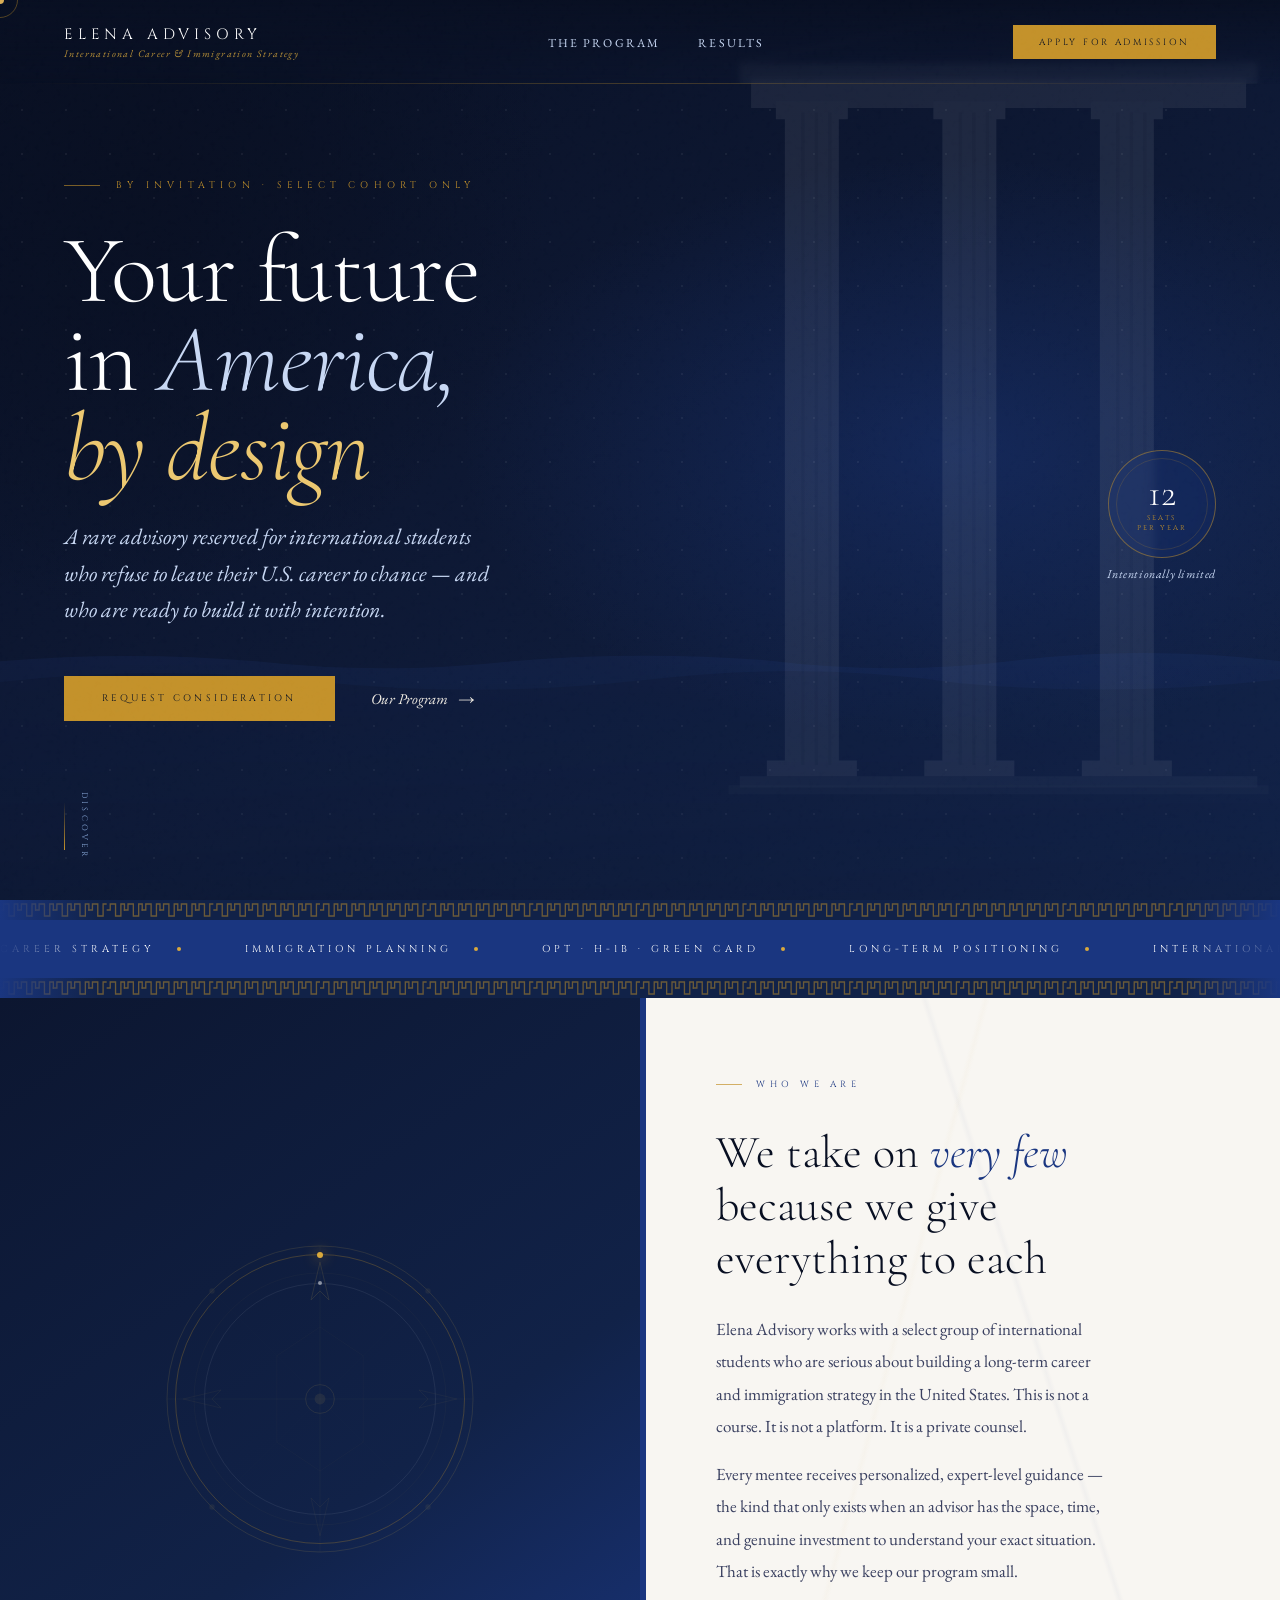
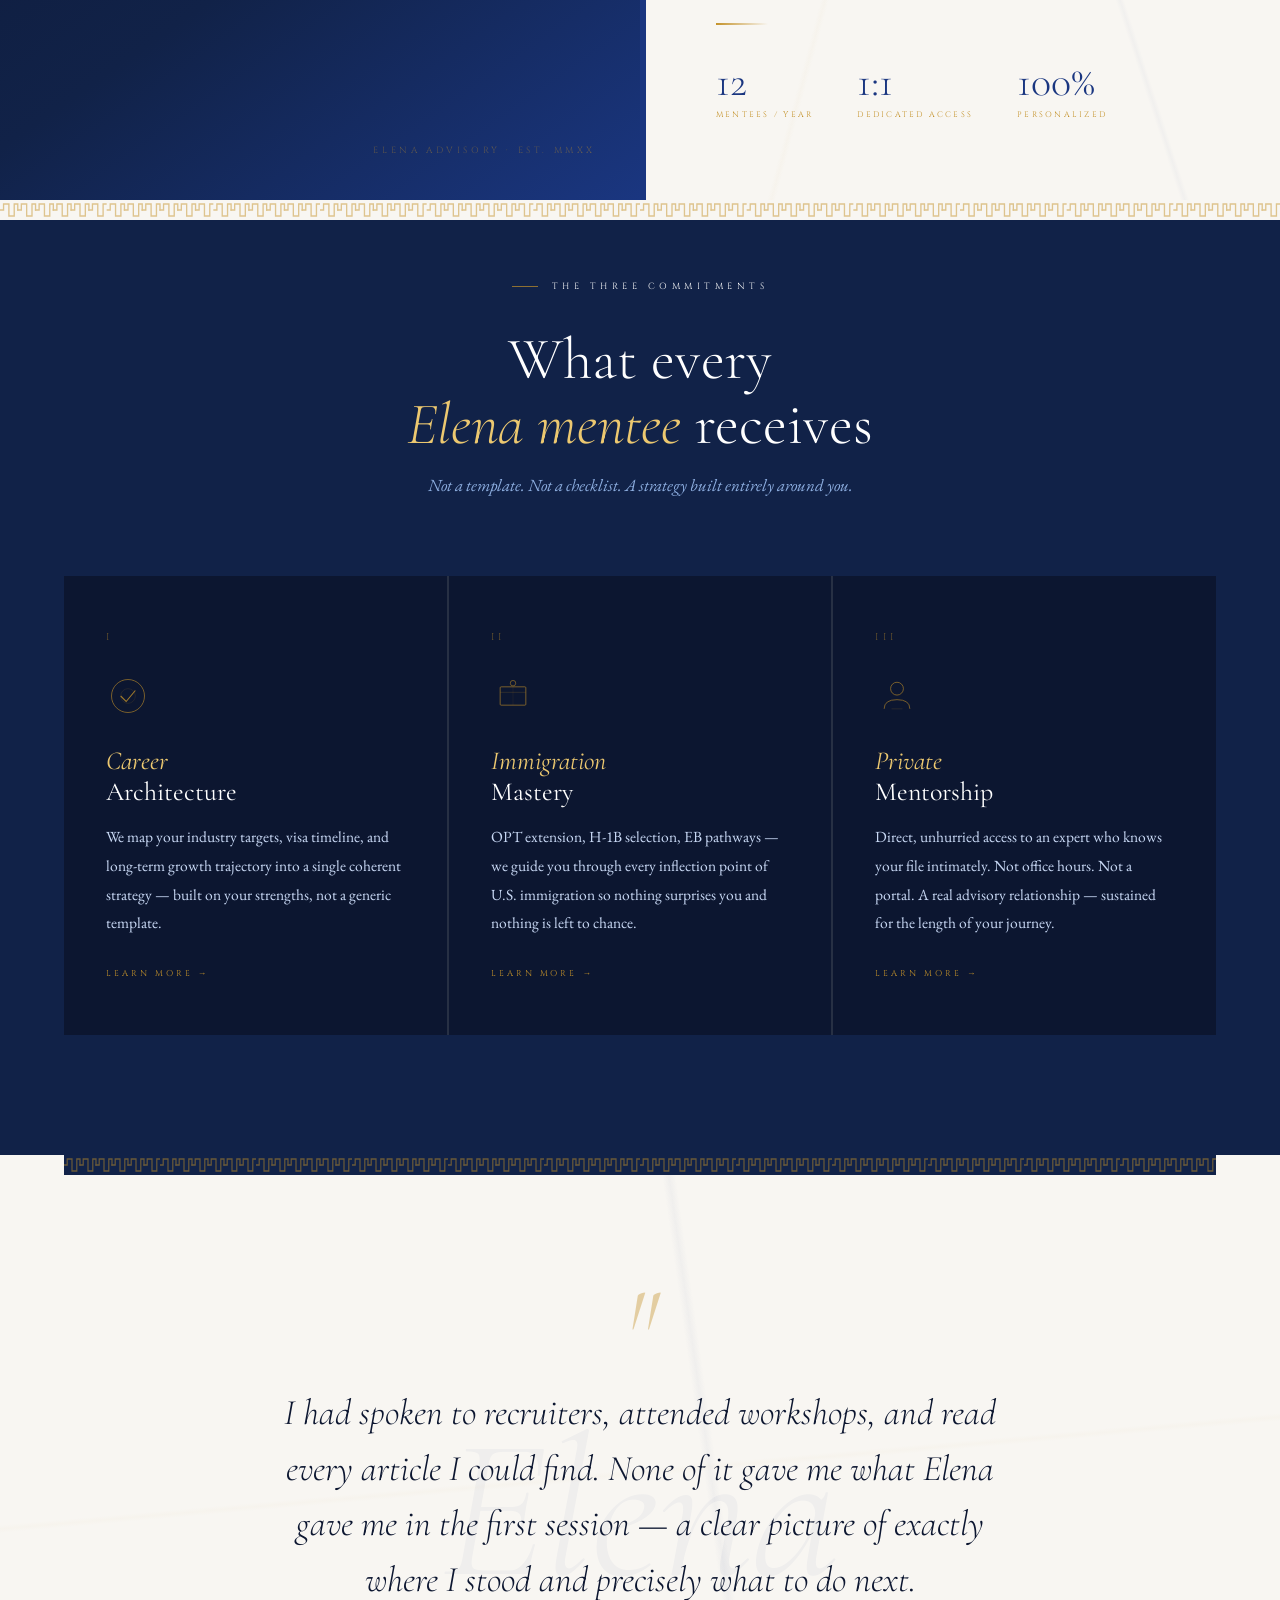
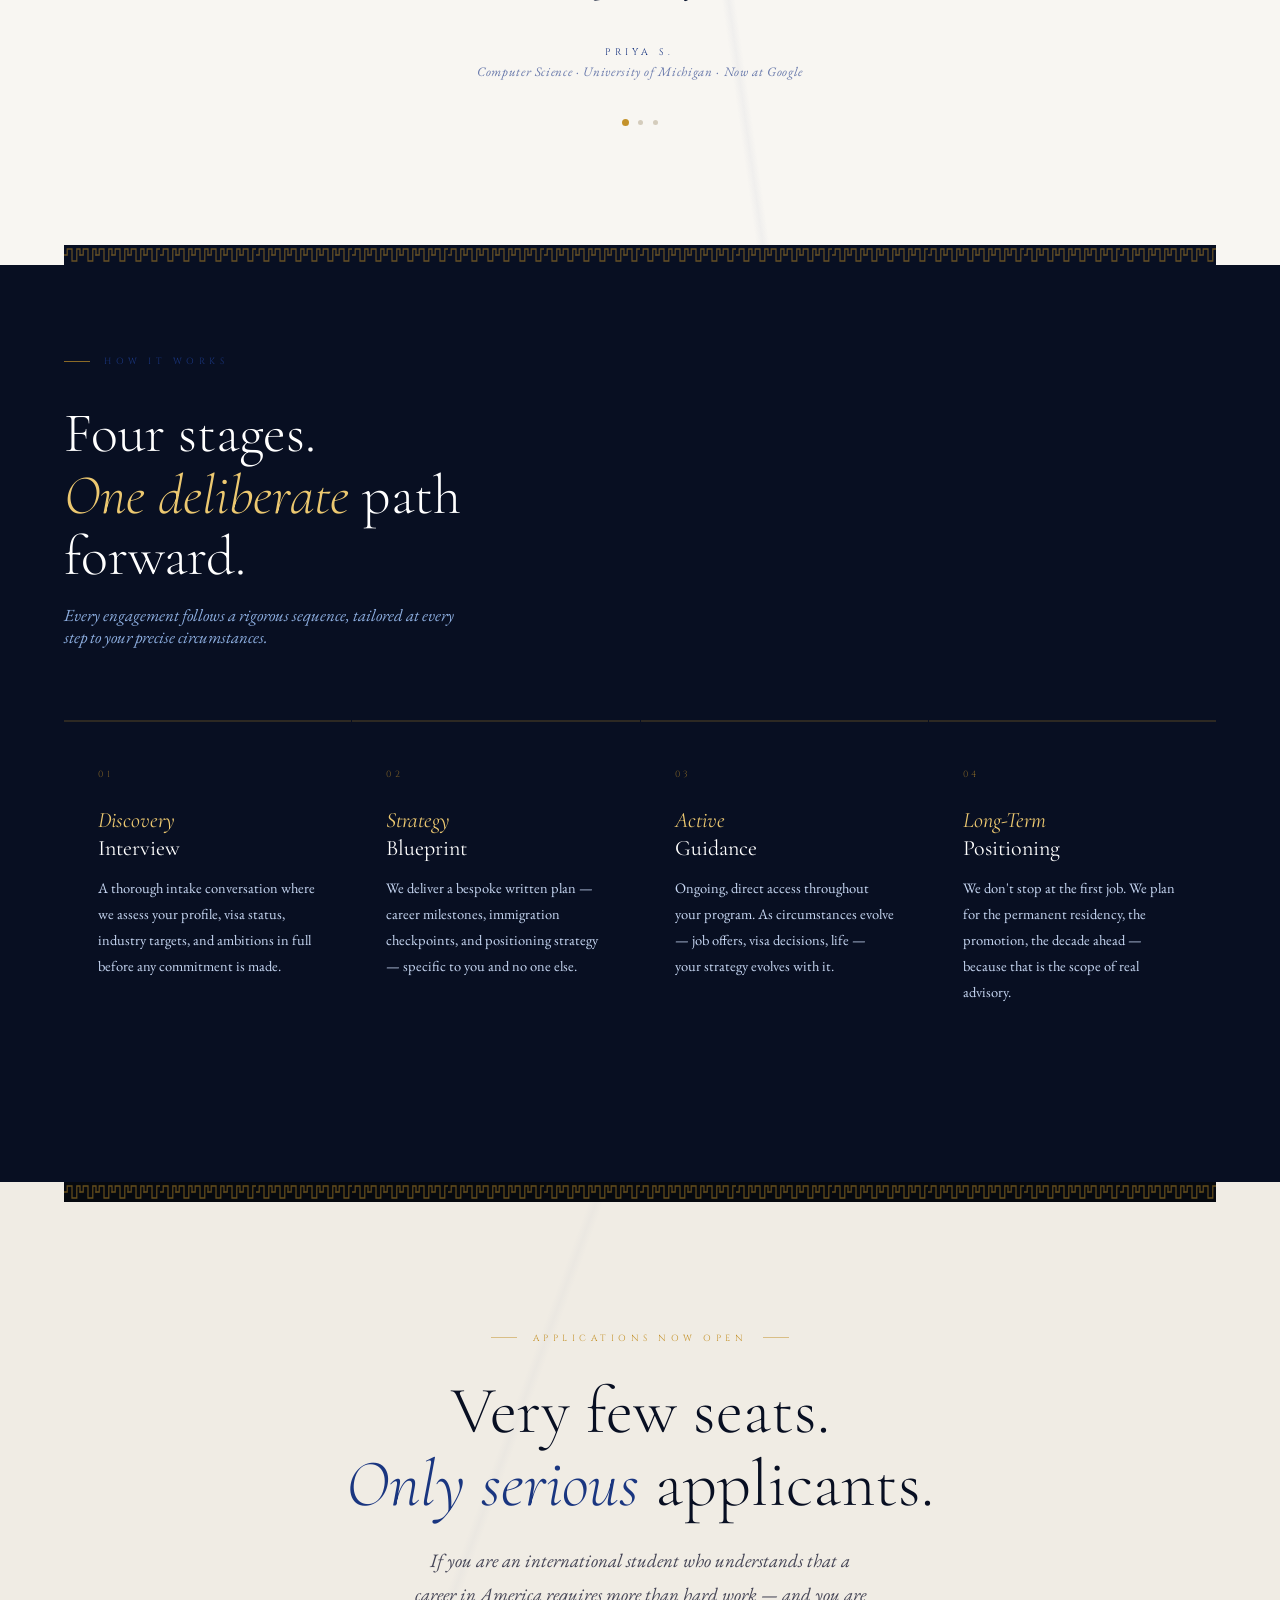
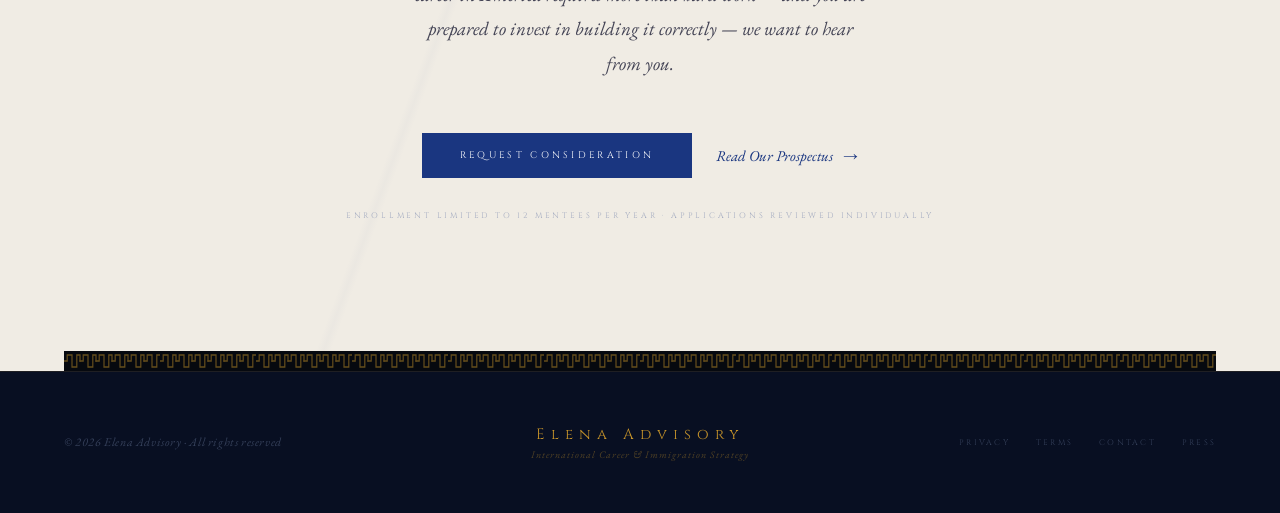
==== commit c5cf6184: "Prepare site: fix form/content, add placeholders, tidy structure - Add hCaptcha spam protection to t" ====
--- a/index.html
+++ b/index.html
@@ -16,6 +16,9 @@
 
   <!-- CSS -->
   <link rel="stylesheet" href="styles.css">
+
+  <!-- Favicon (placeholder) -->
+  <link rel="icon" type="image/svg+xml" href="images/favicon.svg">
 
   <!-- Google Fonts -->
   <link rel="preconnect" href="https://fonts.googleapis.com">
@@ -31,7 +34,7 @@
       "@type": "EducationalOrganization",
       "name": "Elena Advisory",
       "description": "Advisory services to students from around the world planning to study in the USA.",
-      "url": "https://elenaadvisory.example.com",
+      "url": "https://elenaadvisory.com",
       "sameAs": []
     }
     </script>
@@ -63,7 +66,7 @@
     </div>
     <ul class="nav-links">
       <li><a href="program.html">The Program</a></li>
-      <li><a href="#">Results</a></li>
+      <li><a href="docs/results.pdf" target="_blank" rel="noopener">Results</a></li>
     </ul>
     <a href="apply.html" class="nav-cta">Apply for Admission</a>
   </nav>
@@ -518,7 +521,7 @@
       <div class="footer-logo-sub">International Career & Immigration Strategy</div>
     </div>
     <div class="footer-right">
-      <a href="#">Privacy</a><a href="#">Terms</a><a href="#">Contact</a><a href="#">Press</a>
+      <a href="docs/privacy.pdf" target="_blank" rel="noopener">Privacy</a><a href="docs/terms.pdf" target="_blank" rel="noopener">Terms</a><a href="apply.html">Contact</a><a href="docs/press.pdf" target="_blank" rel="noopener">Press</a>
     </div>
   </footer>
 
